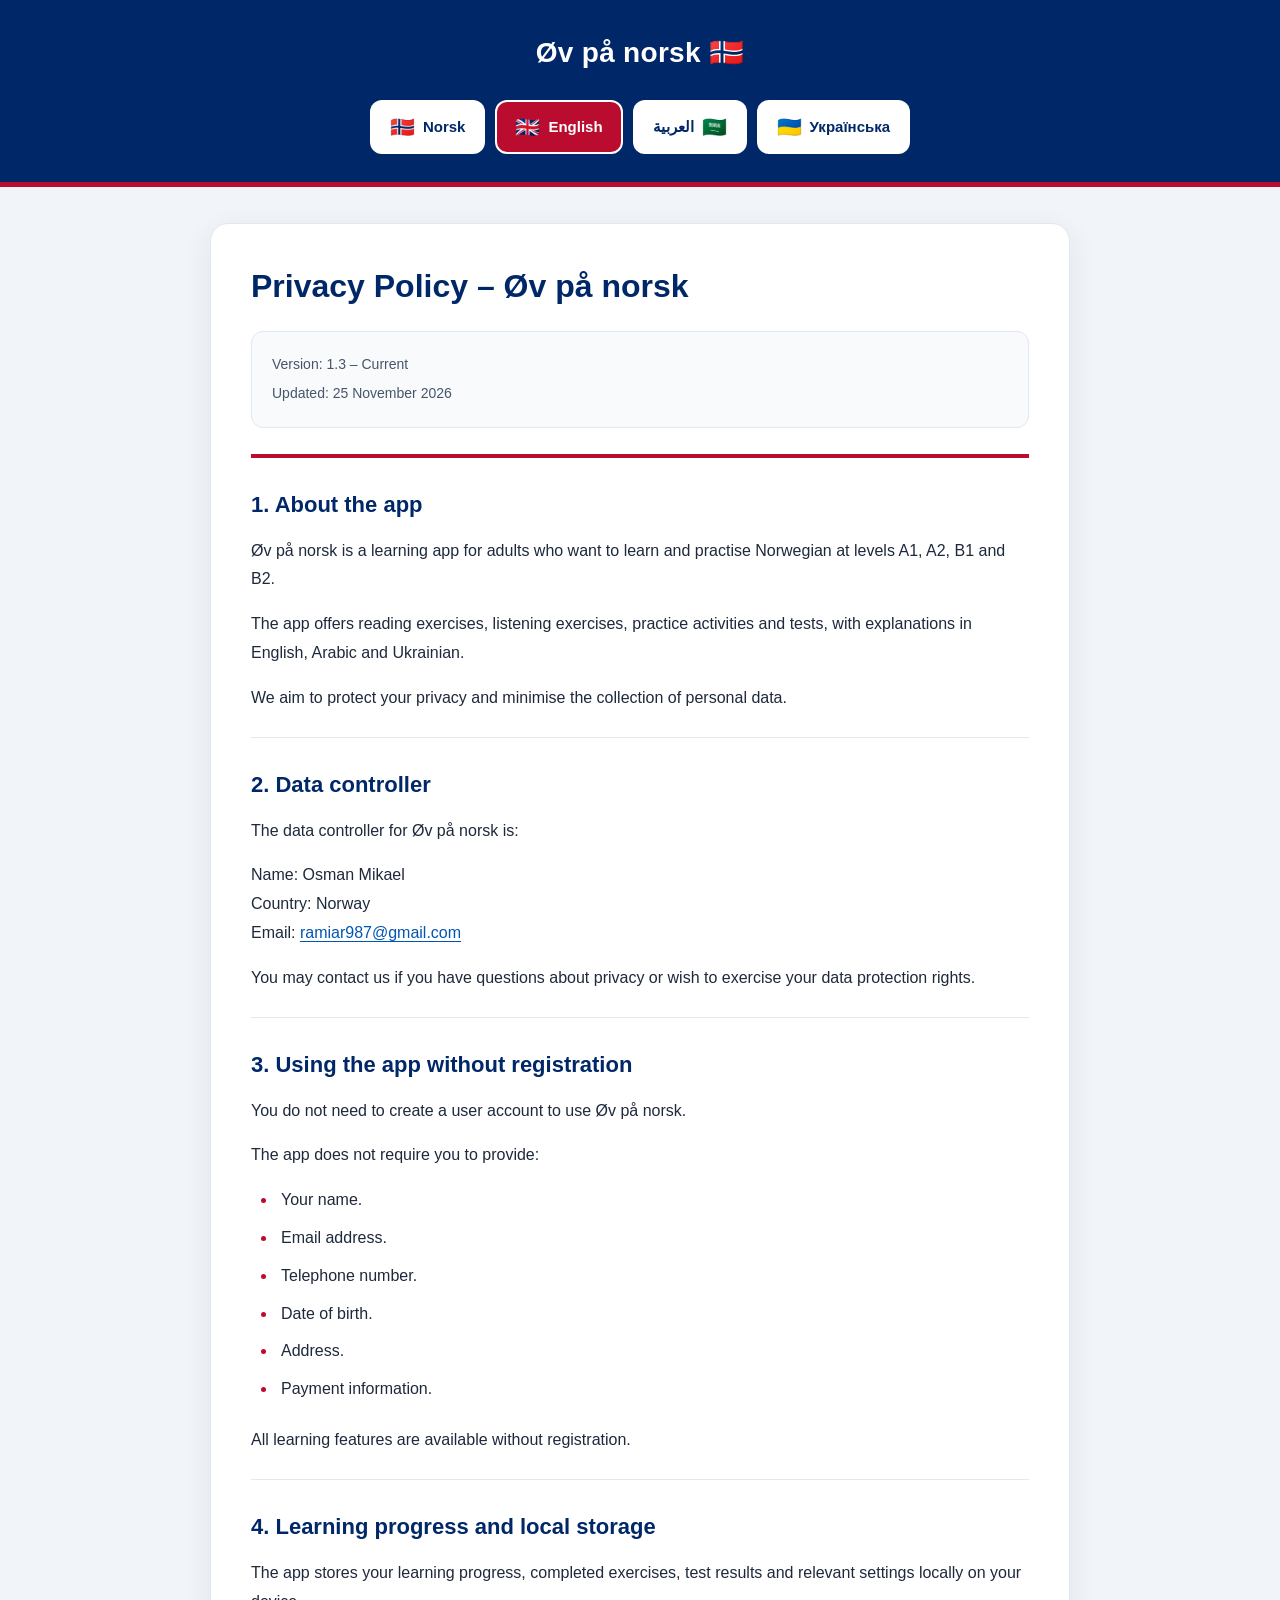
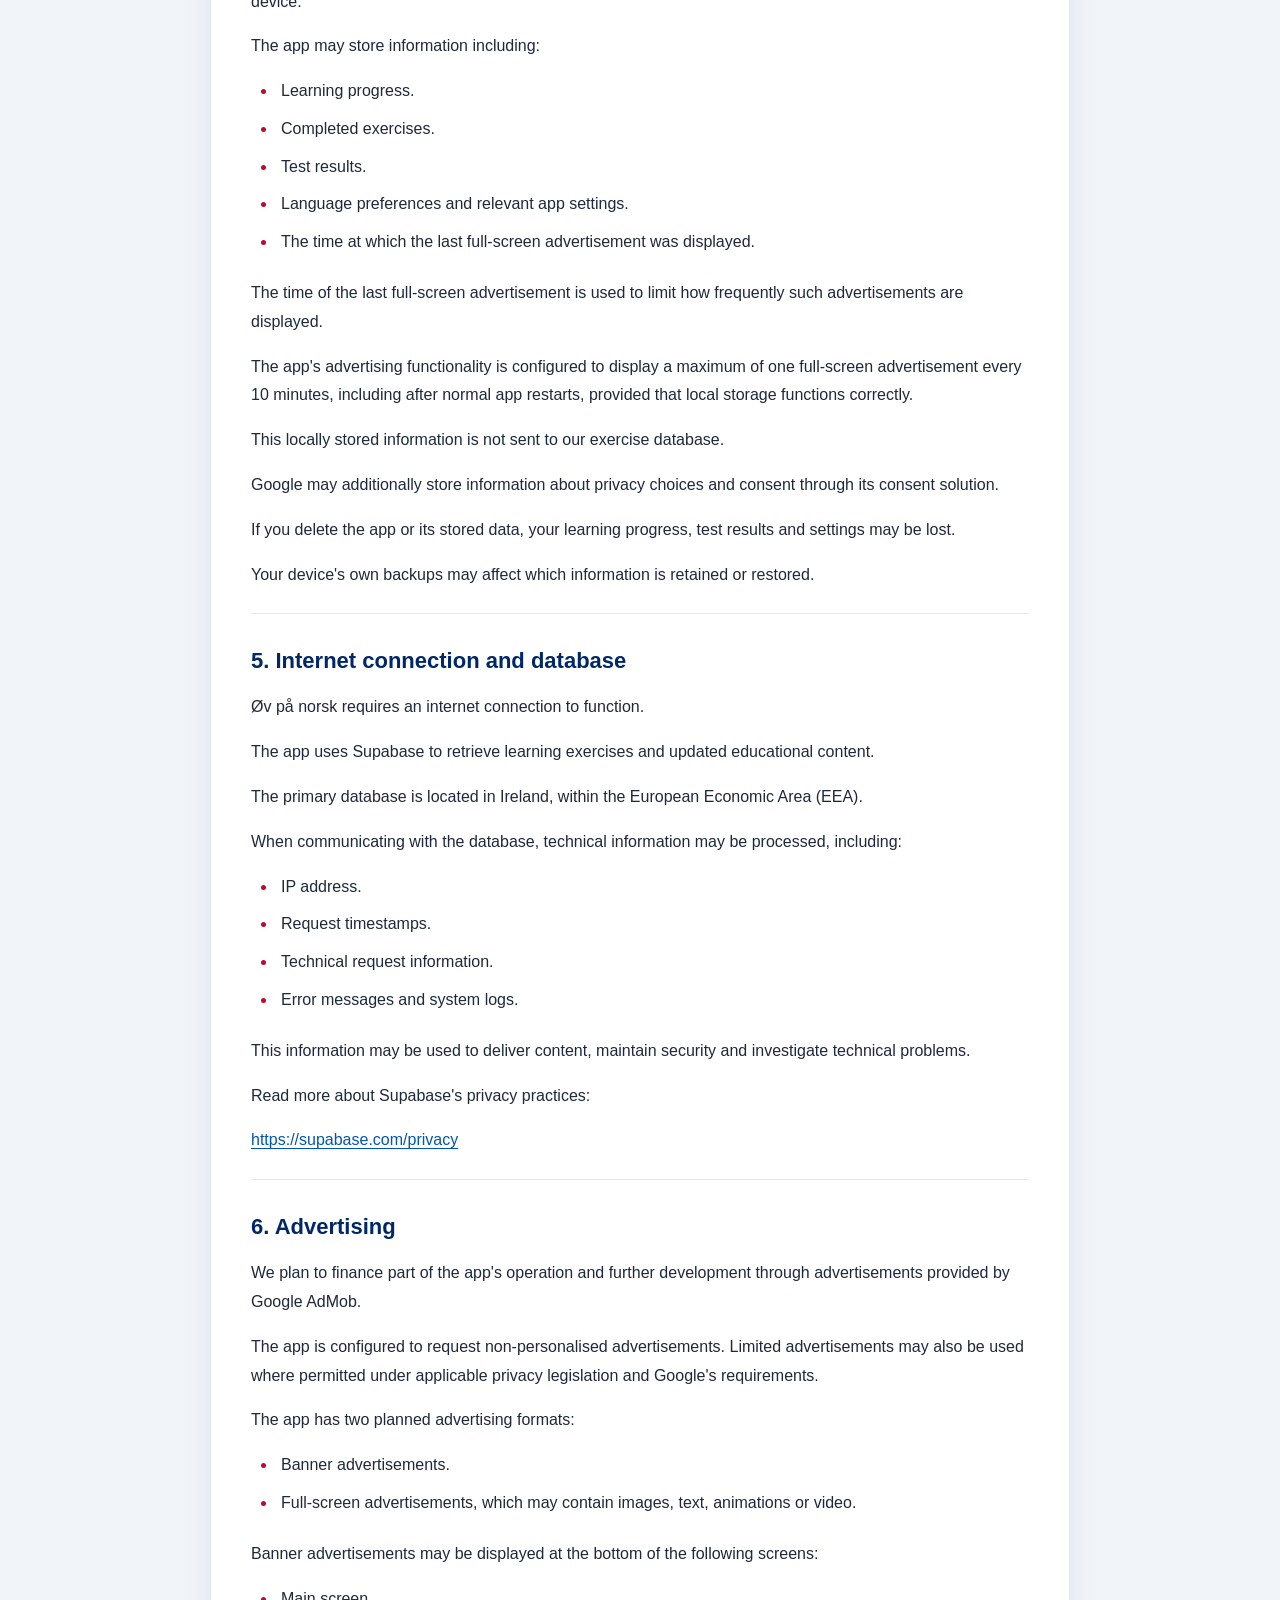
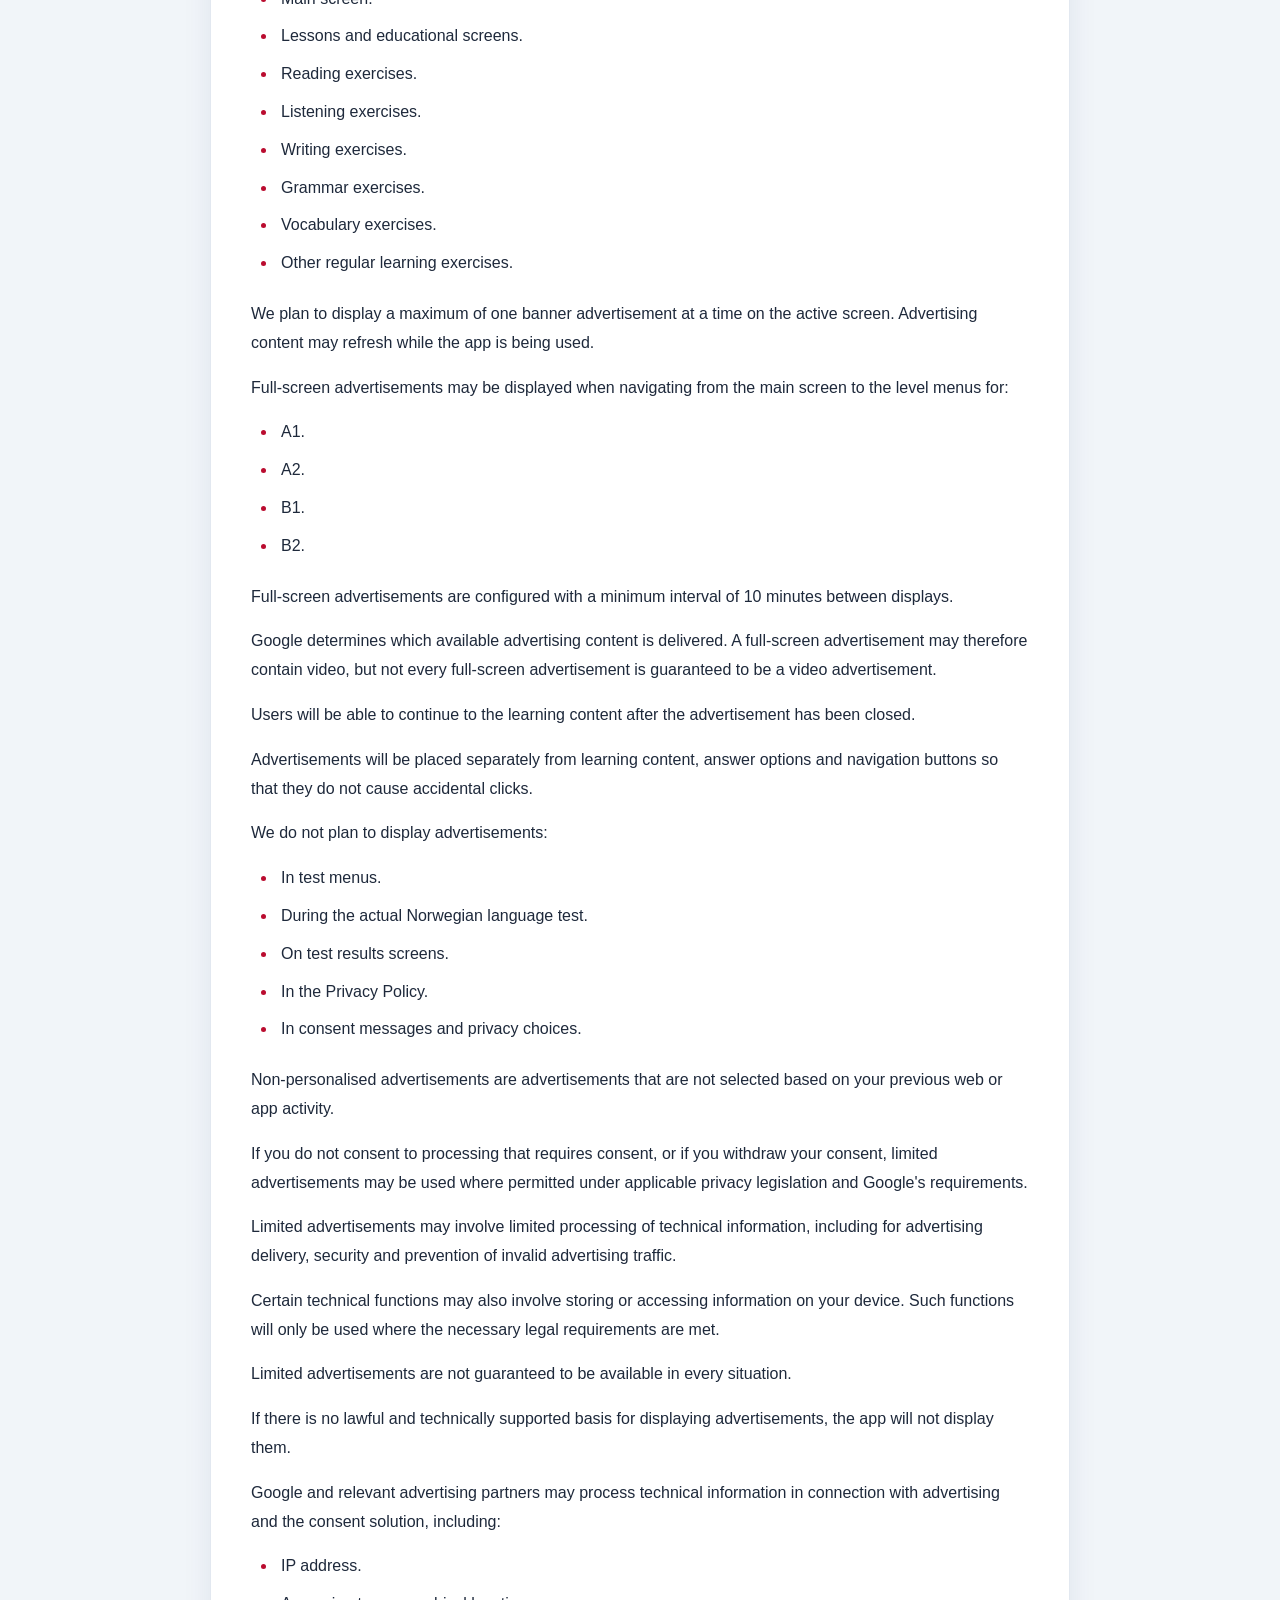
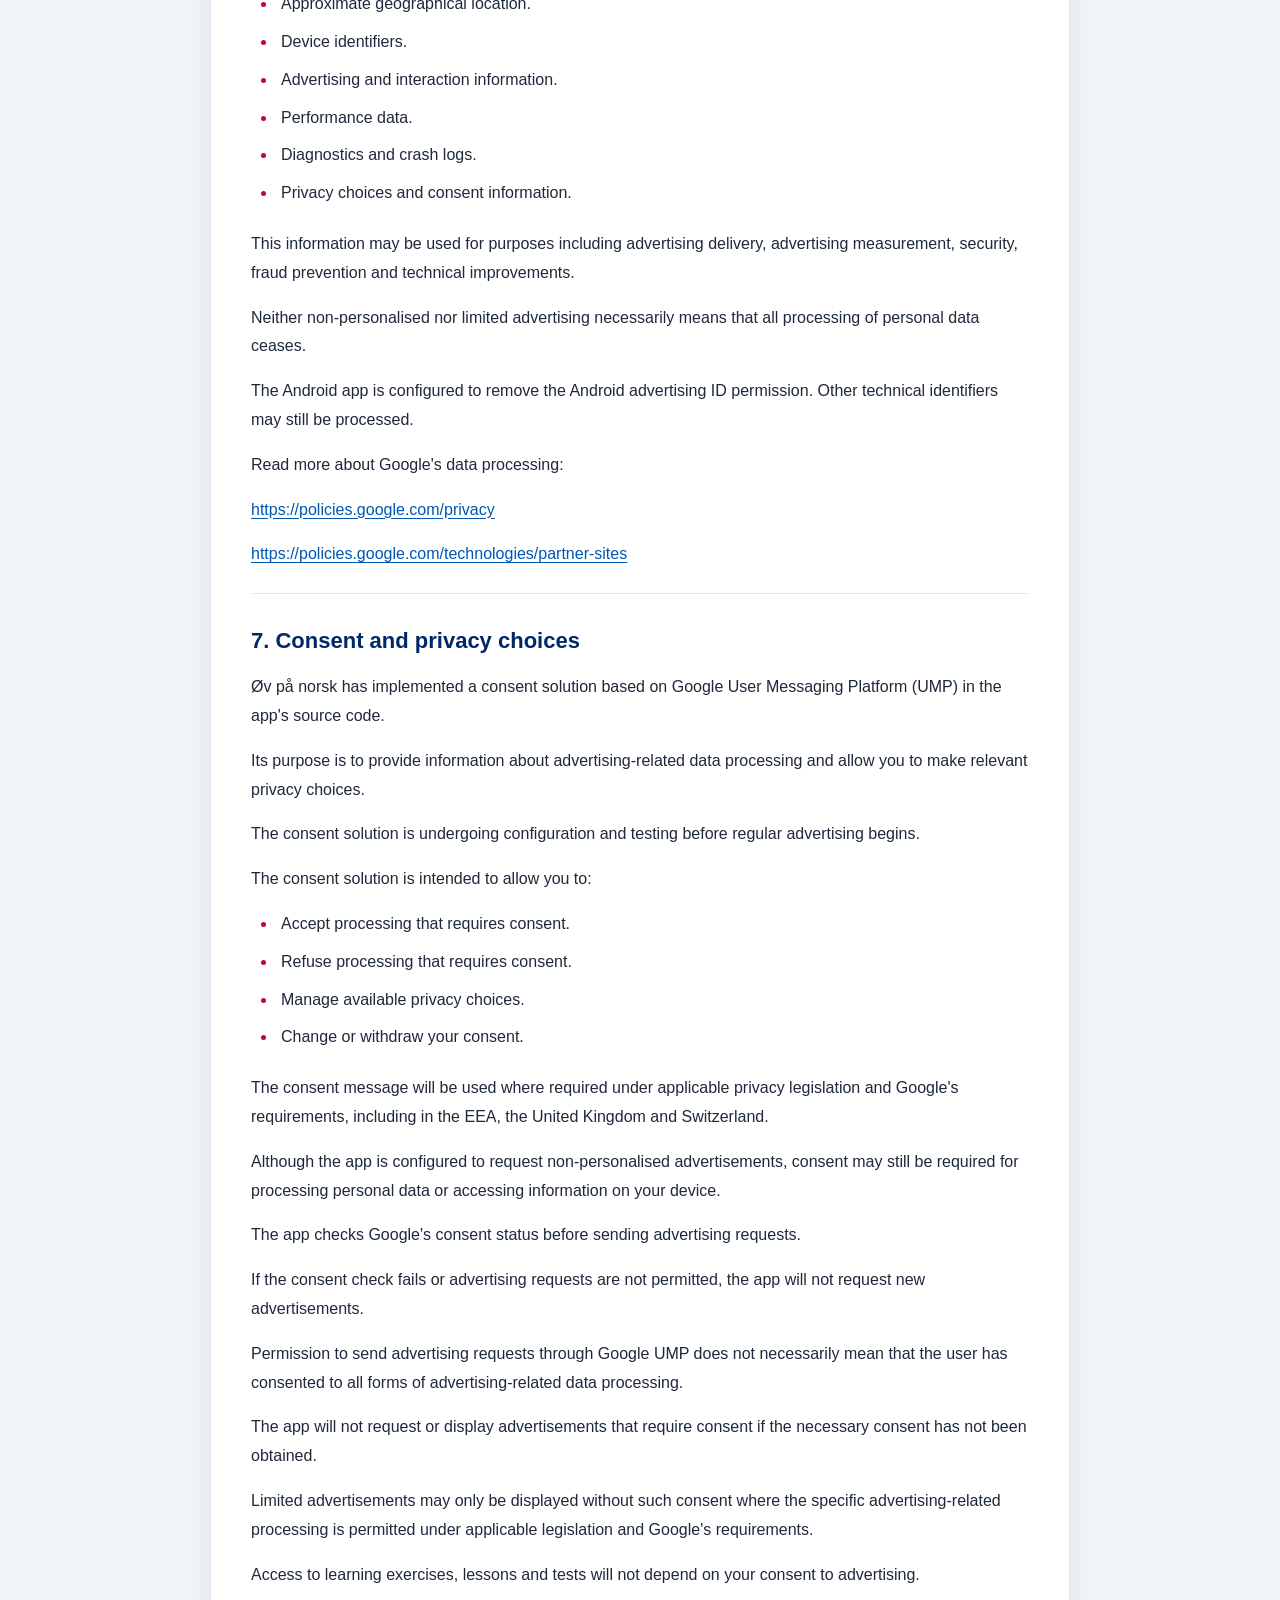
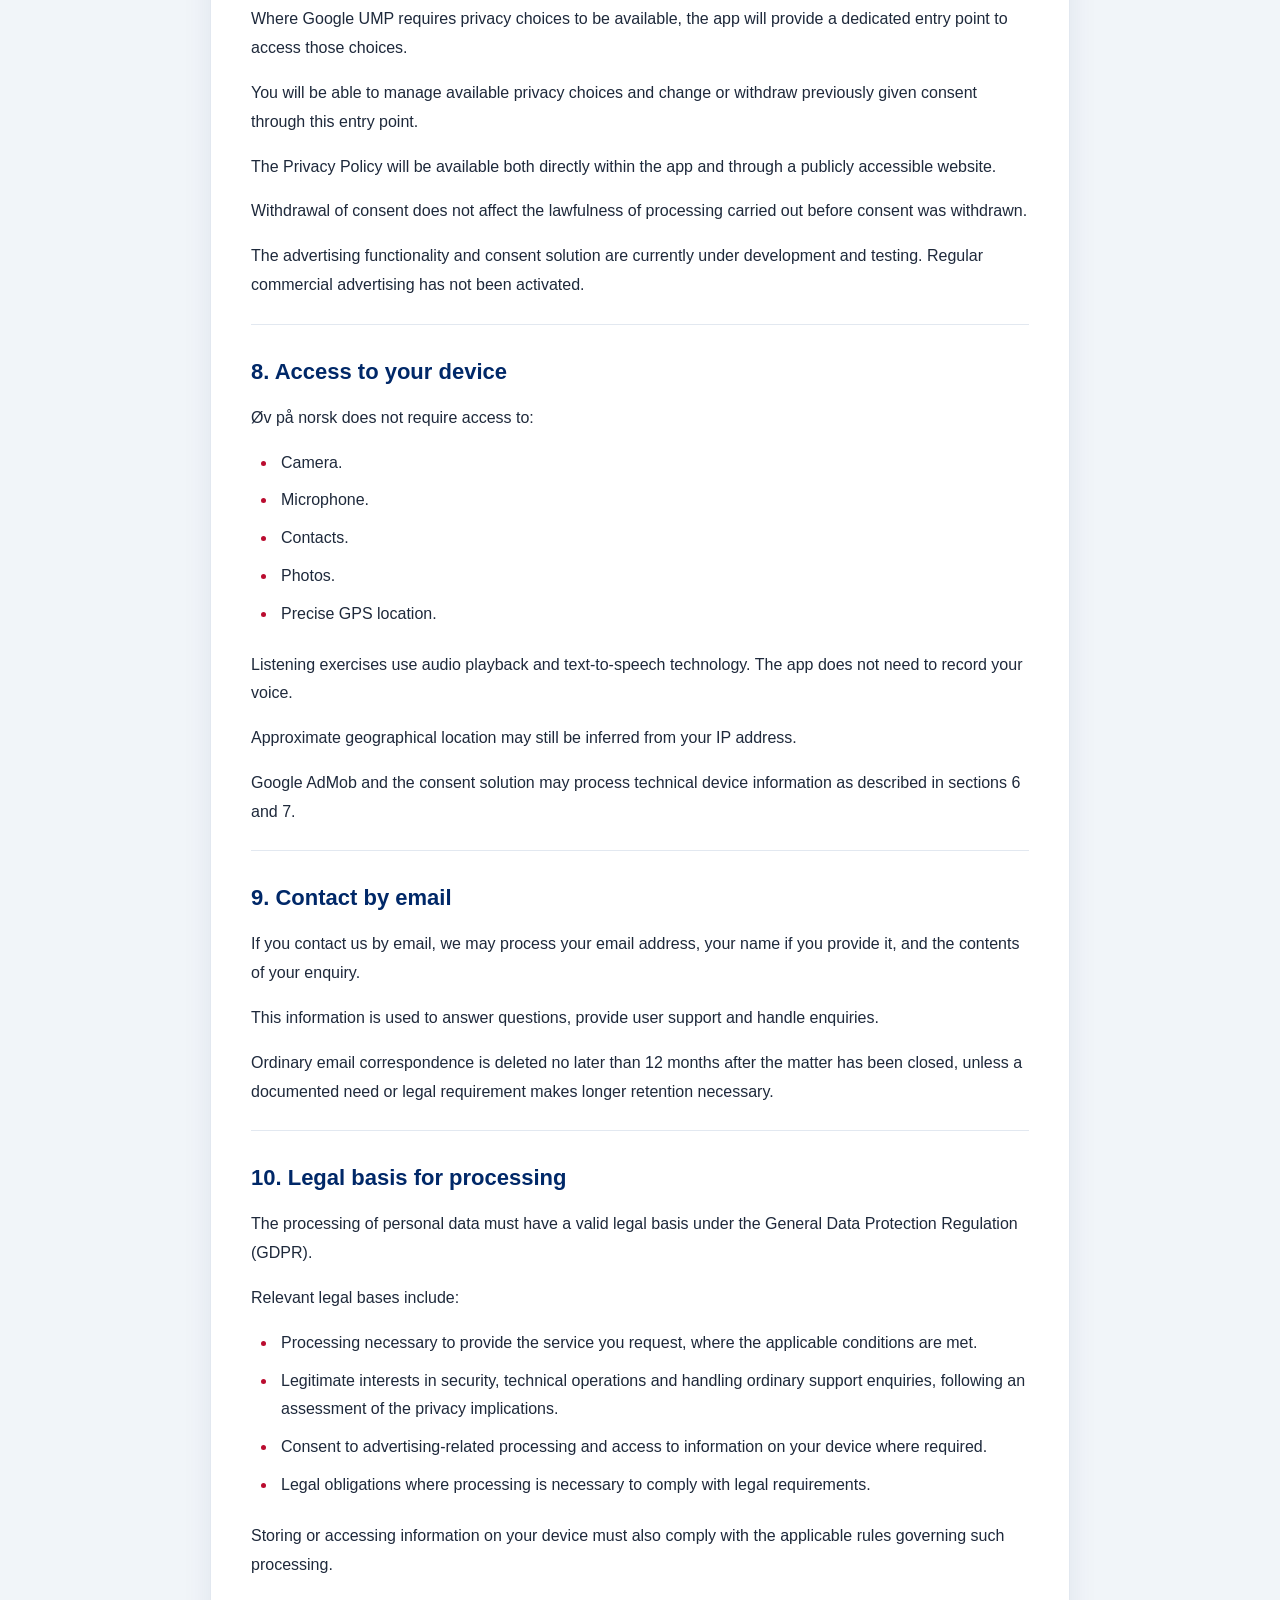
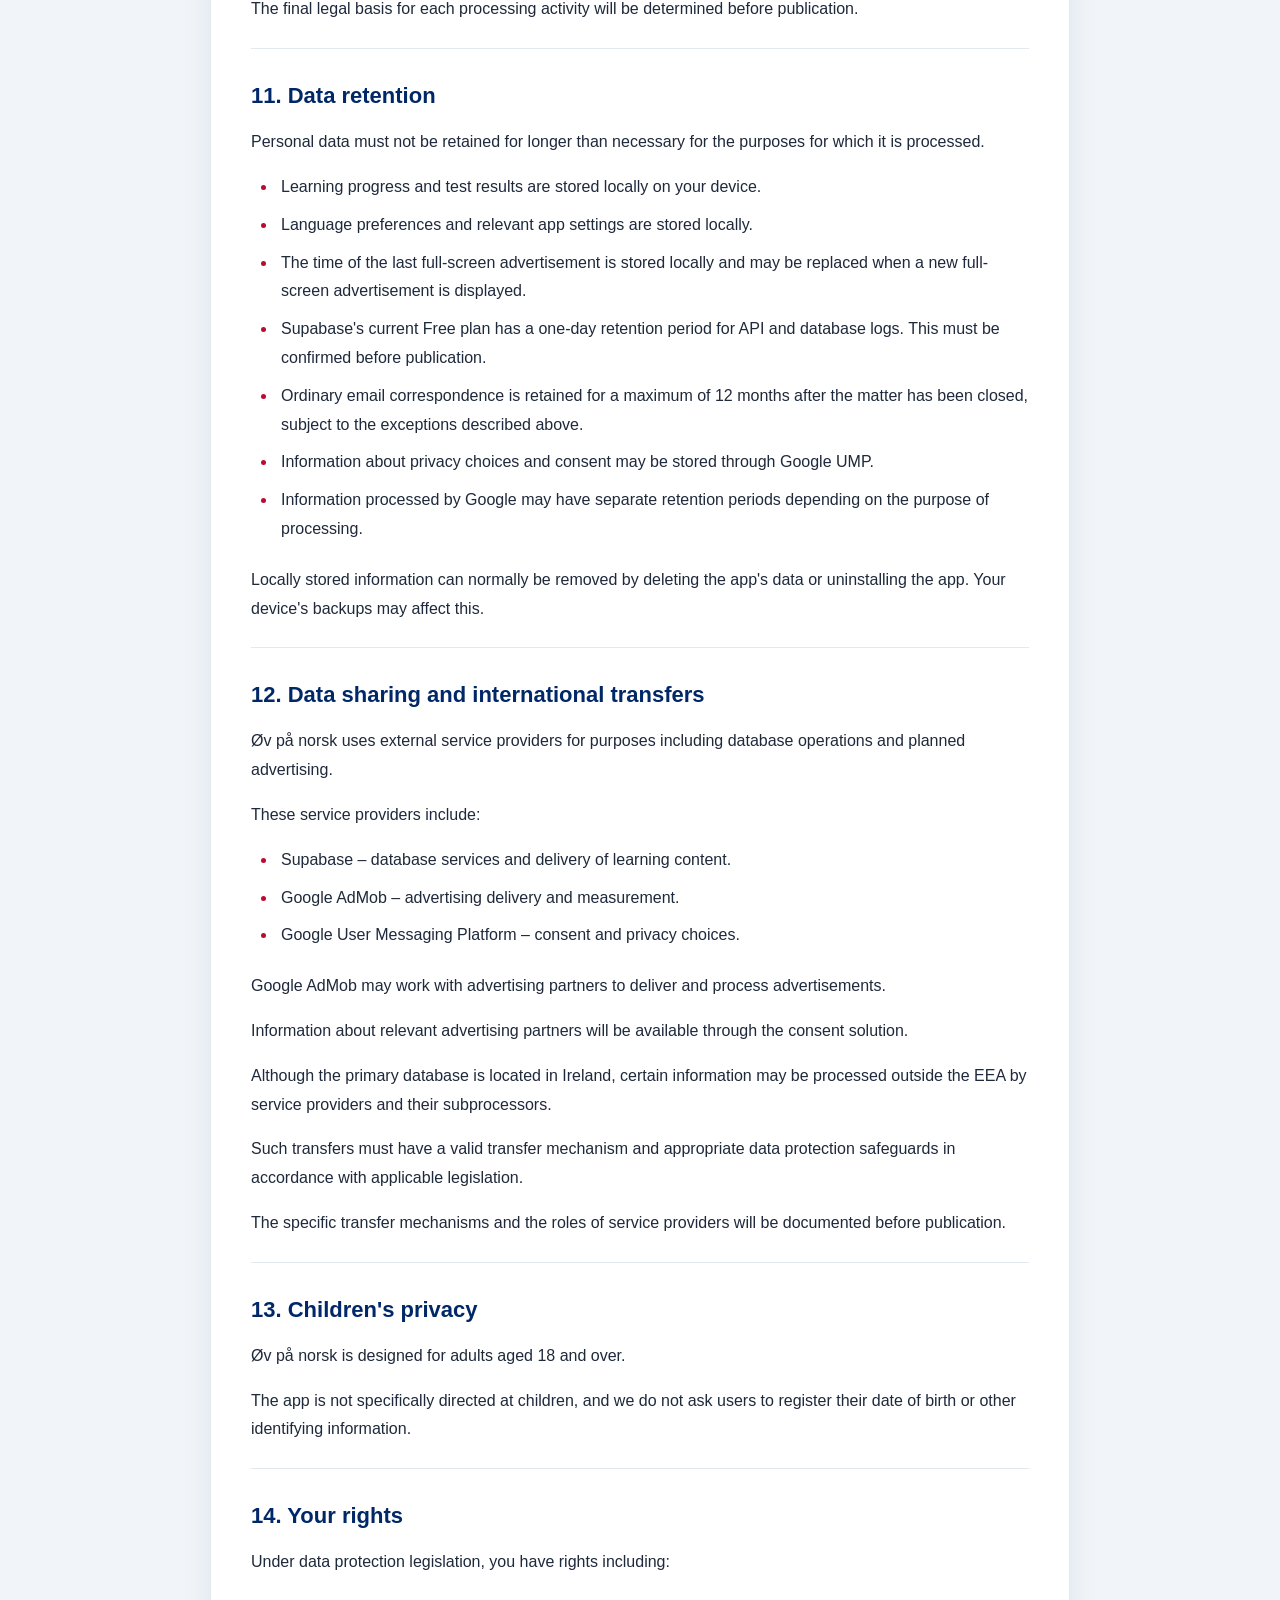
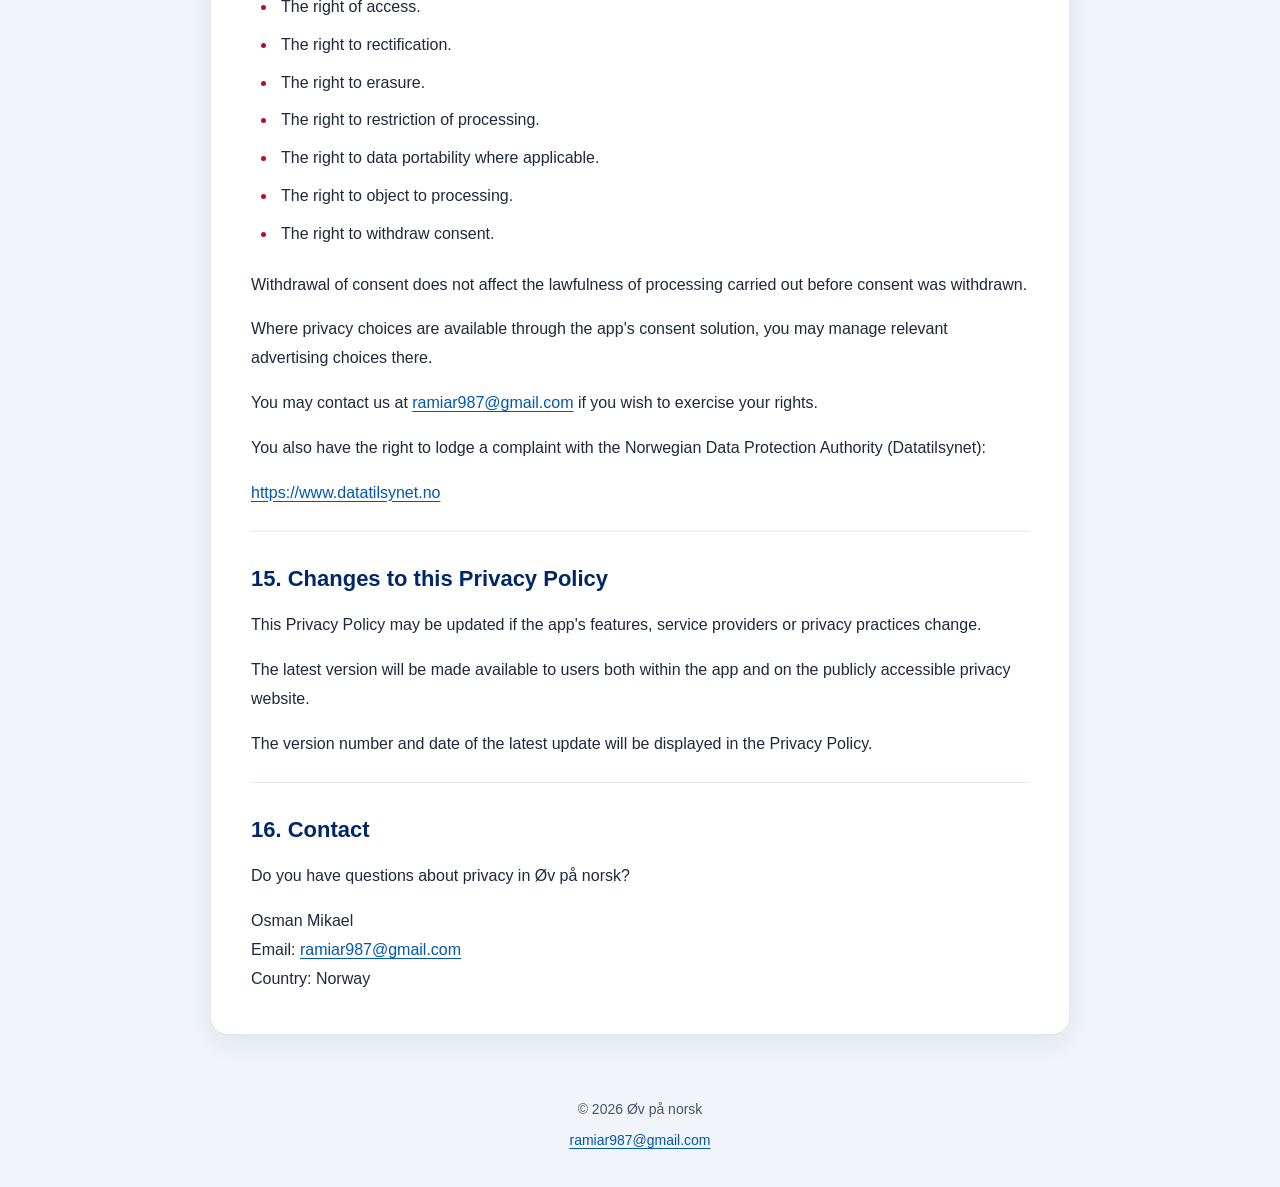
==== en.html @ c27c0fd5 "Publish privacy policy in four languages" ====
<!DOCTYPE html>
<html
  lang="en"
  dir="ltr"
>
<head>
  <meta charset="UTF-8">

  <meta
    name="viewport"
    content="width=device-width, initial-scale=1.0"
  >

  <meta name="robots" content="noindex, nofollow">

  <title>Privacy Policy – Øv på norsk</title>

  <link rel="stylesheet" href="style.css">
</head>

<body>
  <header class="site-header">
    <div class="brand" dir="ltr">
      Øv på norsk 🇳🇴
    </div>

    <nav
      class="language-menu"
      aria-label="Choose language"
    >

        <a
          href="no.html"
          lang="no"
          dir="ltr"
          class="language-link"

        >
          <span aria-hidden="true">🇳🇴</span>
          Norsk
        </a>


        <a
          href="en.html"
          lang="en"
          dir="ltr"
          class="language-link active"
          aria-current="page"
        >
          <span aria-hidden="true">🇬🇧</span>
          English
        </a>


        <a
          href="ar.html"
          lang="ar"
          dir="rtl"
          class="language-link"

        >
          <span aria-hidden="true">🇸🇦</span>
          العربية
        </a>


        <a
          href="uk.html"
          lang="uk"
          dir="ltr"
          class="language-link"

        >
          <span aria-hidden="true">🇺🇦</span>
          Українська
        </a>

    </nav>
  </header>

  <main class="container">
    <article class="privacy-document">
      <div class="document-heading">
        <h1>Privacy Policy – Øv på norsk</h1>

        <div class="document-meta">
          <p>
            Version:
            1.3
            –
            Current
          </p>

          <p>
            Updated:
            25 November 2026
          </p>
        </div>
      </div>


        <section
          class="privacy-section"
          id="section-1"
        >
          <h2>
            1.
            About the app
          </h2>

          <p>Øv på norsk is a learning app for adults who want to learn and practise Norwegian at levels A1, A2, B1 and B2.</p>
<p>The app offers reading exercises, listening exercises, practice activities and tests, with explanations in English, Arabic and Ukrainian.</p>
<p>We aim to protect your privacy and minimise the collection of personal data.</p>
        </section>


        <section
          class="privacy-section"
          id="section-2"
        >
          <h2>
            2.
            Data controller
          </h2>

          <p>The data controller for Øv på norsk is:</p>
<p>Name: Osman Mikael<br>Country: Norway<br>Email: <a href="mailto:ramiar987@gmail.com" dir="ltr">ramiar987@gmail.com</a></p>
<p>You may contact us if you have questions about privacy or wish to exercise your data protection rights.</p>
        </section>


        <section
          class="privacy-section"
          id="section-3"
        >
          <h2>
            3.
            Using the app without registration
          </h2>

          <p>You do not need to create a user account to use Øv på norsk.</p>
<p>The app does not require you to provide:</p>
<ul><li>Your name.</li><li>Email address.</li><li>Telephone number.</li><li>Date of birth.</li><li>Address.</li><li>Payment information.</li></ul>
<p>All learning features are available without registration.</p>
        </section>


        <section
          class="privacy-section"
          id="section-4"
        >
          <h2>
            4.
            Learning progress and local storage
          </h2>

          <p>The app stores your learning progress, completed exercises, test results and relevant settings locally on your device.</p>
<p>The app may store information including:</p>
<ul><li>Learning progress.</li><li>Completed exercises.</li><li>Test results.</li><li>Language preferences and relevant app settings.</li><li>The time at which the last full-screen advertisement was displayed.</li></ul>
<p>The time of the last full-screen advertisement is used to limit how frequently such advertisements are displayed.</p>
<p>The app&#39;s advertising functionality is configured to display a maximum of one full-screen advertisement every 10 minutes, including after normal app restarts, provided that local storage functions correctly.</p>
<p>This locally stored information is not sent to our exercise database.</p>
<p>Google may additionally store information about privacy choices and consent through its consent solution.</p>
<p>If you delete the app or its stored data, your learning progress, test results and settings may be lost.</p>
<p>Your device&#39;s own backups may affect which information is retained or restored.</p>
        </section>


        <section
          class="privacy-section"
          id="section-5"
        >
          <h2>
            5.
            Internet connection and database
          </h2>

          <p>Øv på norsk requires an internet connection to function.</p>
<p>The app uses Supabase to retrieve learning exercises and updated educational content.</p>
<p>The primary database is located in Ireland, within the European Economic Area (EEA).</p>
<p>When communicating with the database, technical information may be processed, including:</p>
<ul><li>IP address.</li><li>Request timestamps.</li><li>Technical request information.</li><li>Error messages and system logs.</li></ul>
<p>This information may be used to deliver content, maintain security and investigate technical problems.</p>
<p>Read more about Supabase&#39;s privacy practices:</p>
<p><a href="https://supabase.com/privacy" dir="ltr">https://supabase.com/privacy</a></p>
        </section>


        <section
          class="privacy-section"
          id="section-6"
        >
          <h2>
            6.
            Advertising
          </h2>

          <p>We plan to finance part of the app&#39;s operation and further development through advertisements provided by Google AdMob.</p>
<p>The app is configured to request non-personalised advertisements. Limited advertisements may also be used where permitted under applicable privacy legislation and Google&#39;s requirements.</p>
<p>The app has two planned advertising formats:</p>
<ul><li>Banner advertisements.</li><li>Full-screen advertisements, which may contain images, text, animations or video.</li></ul>
<p>Banner advertisements may be displayed at the bottom of the following screens:</p>
<ul><li>Main screen.</li><li>Lessons and educational screens.</li><li>Reading exercises.</li><li>Listening exercises.</li><li>Writing exercises.</li><li>Grammar exercises.</li><li>Vocabulary exercises.</li><li>Other regular learning exercises.</li></ul>
<p>We plan to display a maximum of one banner advertisement at a time on the active screen. Advertising content may refresh while the app is being used.</p>
<p>Full-screen advertisements may be displayed when navigating from the main screen to the level menus for:</p>
<ul><li>A1.</li><li>A2.</li><li>B1.</li><li>B2.</li></ul>
<p>Full-screen advertisements are configured with a minimum interval of 10 minutes between displays.</p>
<p>Google determines which available advertising content is delivered. A full-screen advertisement may therefore contain video, but not every full-screen advertisement is guaranteed to be a video advertisement.</p>
<p>Users will be able to continue to the learning content after the advertisement has been closed.</p>
<p>Advertisements will be placed separately from learning content, answer options and navigation buttons so that they do not cause accidental clicks.</p>
<p>We do not plan to display advertisements:</p>
<ul><li>In test menus.</li><li>During the actual Norwegian language test.</li><li>On test results screens.</li><li>In the Privacy Policy.</li><li>In consent messages and privacy choices.</li></ul>
<p>Non-personalised advertisements are advertisements that are not selected based on your previous web or app activity.</p>
<p>If you do not consent to processing that requires consent, or if you withdraw your consent, limited advertisements may be used where permitted under applicable privacy legislation and Google&#39;s requirements.</p>
<p>Limited advertisements may involve limited processing of technical information, including for advertising delivery, security and prevention of invalid advertising traffic.</p>
<p>Certain technical functions may also involve storing or accessing information on your device. Such functions will only be used where the necessary legal requirements are met.</p>
<p>Limited advertisements are not guaranteed to be available in every situation.</p>
<p>If there is no lawful and technically supported basis for displaying advertisements, the app will not display them.</p>
<p>Google and relevant advertising partners may process technical information in connection with advertising and the consent solution, including:</p>
<ul><li>IP address.</li><li>Approximate geographical location.</li><li>Device identifiers.</li><li>Advertising and interaction information.</li><li>Performance data.</li><li>Diagnostics and crash logs.</li><li>Privacy choices and consent information.</li></ul>
<p>This information may be used for purposes including advertising delivery, advertising measurement, security, fraud prevention and technical improvements.</p>
<p>Neither non-personalised nor limited advertising necessarily means that all processing of personal data ceases.</p>
<p>The Android app is configured to remove the Android advertising ID permission. Other technical identifiers may still be processed.</p>
<p>Read more about Google&#39;s data processing:</p>
<p><a href="https://policies.google.com/privacy" dir="ltr">https://policies.google.com/privacy</a></p>
<p><a href="https://policies.google.com/technologies/partner-sites" dir="ltr">https://policies.google.com/technologies/partner-sites</a></p>
        </section>


        <section
          class="privacy-section"
          id="section-7"
        >
          <h2>
            7.
            Consent and privacy choices
          </h2>

          <p>Øv på norsk has implemented a consent solution based on Google User Messaging Platform (UMP) in the app&#39;s source code.</p>
<p>Its purpose is to provide information about advertising-related data processing and allow you to make relevant privacy choices.</p>
<p>The consent solution is undergoing configuration and testing before regular advertising begins.</p>
<p>The consent solution is intended to allow you to:</p>
<ul><li>Accept processing that requires consent.</li><li>Refuse processing that requires consent.</li><li>Manage available privacy choices.</li><li>Change or withdraw your consent.</li></ul>
<p>The consent message will be used where required under applicable privacy legislation and Google&#39;s requirements, including in the EEA, the United Kingdom and Switzerland.</p>
<p>Although the app is configured to request non-personalised advertisements, consent may still be required for processing personal data or accessing information on your device.</p>
<p>The app checks Google&#39;s consent status before sending advertising requests.</p>
<p>If the consent check fails or advertising requests are not permitted, the app will not request new advertisements.</p>
<p>Permission to send advertising requests through Google UMP does not necessarily mean that the user has consented to all forms of advertising-related data processing.</p>
<p>The app will not request or display advertisements that require consent if the necessary consent has not been obtained.</p>
<p>Limited advertisements may only be displayed without such consent where the specific advertising-related processing is permitted under applicable legislation and Google&#39;s requirements.</p>
<p>Access to learning exercises, lessons and tests will not depend on your consent to advertising.</p>
<p>Where Google UMP requires privacy choices to be available, the app will provide a dedicated entry point to access those choices.</p>
<p>You will be able to manage available privacy choices and change or withdraw previously given consent through this entry point.</p>
<p>The Privacy Policy will be available both directly within the app and through a publicly accessible website.</p>
<p>Withdrawal of consent does not affect the lawfulness of processing carried out before consent was withdrawn.</p>
<p>The advertising functionality and consent solution are currently under development and testing. Regular commercial advertising has not been activated.</p>
        </section>


        <section
          class="privacy-section"
          id="section-8"
        >
          <h2>
            8.
            Access to your device
          </h2>

          <p>Øv på norsk does not require access to:</p>
<ul><li>Camera.</li><li>Microphone.</li><li>Contacts.</li><li>Photos.</li><li>Precise GPS location.</li></ul>
<p>Listening exercises use audio playback and text-to-speech technology. The app does not need to record your voice.</p>
<p>Approximate geographical location may still be inferred from your IP address.</p>
<p>Google AdMob and the consent solution may process technical device information as described in sections 6 and 7.</p>
        </section>


        <section
          class="privacy-section"
          id="section-9"
        >
          <h2>
            9.
            Contact by email
          </h2>

          <p>If you contact us by email, we may process your email address, your name if you provide it, and the contents of your enquiry.</p>
<p>This information is used to answer questions, provide user support and handle enquiries.</p>
<p>Ordinary email correspondence is deleted no later than 12 months after the matter has been closed, unless a documented need or legal requirement makes longer retention necessary.</p>
        </section>


        <section
          class="privacy-section"
          id="section-10"
        >
          <h2>
            10.
            Legal basis for processing
          </h2>

          <p>The processing of personal data must have a valid legal basis under the General Data Protection Regulation (GDPR).</p>
<p>Relevant legal bases include:</p>
<ul><li>Processing necessary to provide the service you request, where the applicable conditions are met.</li><li>Legitimate interests in security, technical operations and handling ordinary support enquiries, following an assessment of the privacy implications.</li><li>Consent to advertising-related processing and access to information on your device where required.</li><li>Legal obligations where processing is necessary to comply with legal requirements.</li></ul>
<p>Storing or accessing information on your device must also comply with the applicable rules governing such processing.</p>
<p>The final legal basis for each processing activity will be determined before publication.</p>
        </section>


        <section
          class="privacy-section"
          id="section-11"
        >
          <h2>
            11.
            Data retention
          </h2>

          <p>Personal data must not be retained for longer than necessary for the purposes for which it is processed.</p>
<ul><li>Learning progress and test results are stored locally on your device.</li><li>Language preferences and relevant app settings are stored locally.</li><li>The time of the last full-screen advertisement is stored locally and may be replaced when a new full-screen advertisement is displayed.</li><li>Supabase&#39;s current Free plan has a one-day retention period for API and database logs. This must be confirmed before publication.</li><li>Ordinary email correspondence is retained for a maximum of 12 months after the matter has been closed, subject to the exceptions described above.</li><li>Information about privacy choices and consent may be stored through Google UMP.</li><li>Information processed by Google may have separate retention periods depending on the purpose of processing.</li></ul>
<p>Locally stored information can normally be removed by deleting the app&#39;s data or uninstalling the app. Your device&#39;s backups may affect this.</p>
        </section>


        <section
          class="privacy-section"
          id="section-12"
        >
          <h2>
            12.
            Data sharing and international transfers
          </h2>

          <p>Øv på norsk uses external service providers for purposes including database operations and planned advertising.</p>
<p>These service providers include:</p>
<ul><li>Supabase – database services and delivery of learning content.</li><li>Google AdMob – advertising delivery and measurement.</li><li>Google User Messaging Platform – consent and privacy choices.</li></ul>
<p>Google AdMob may work with advertising partners to deliver and process advertisements.</p>
<p>Information about relevant advertising partners will be available through the consent solution.</p>
<p>Although the primary database is located in Ireland, certain information may be processed outside the EEA by service providers and their subprocessors.</p>
<p>Such transfers must have a valid transfer mechanism and appropriate data protection safeguards in accordance with applicable legislation.</p>
<p>The specific transfer mechanisms and the roles of service providers will be documented before publication.</p>
        </section>


        <section
          class="privacy-section"
          id="section-13"
        >
          <h2>
            13.
            Children&#39;s privacy
          </h2>

          <p>Øv på norsk is designed for adults aged 18 and over.</p>
<p>The app is not specifically directed at children, and we do not ask users to register their date of birth or other identifying information.</p>
        </section>


        <section
          class="privacy-section"
          id="section-14"
        >
          <h2>
            14.
            Your rights
          </h2>

          <p>Under data protection legislation, you have rights including:</p>
<ul><li>The right of access.</li><li>The right to rectification.</li><li>The right to erasure.</li><li>The right to restriction of processing.</li><li>The right to data portability where applicable.</li><li>The right to object to processing.</li><li>The right to withdraw consent.</li></ul>
<p>Withdrawal of consent does not affect the lawfulness of processing carried out before consent was withdrawn.</p>
<p>Where privacy choices are available through the app&#39;s consent solution, you may manage relevant advertising choices there.</p>
<p>You may contact us at <a href="mailto:ramiar987@gmail.com" dir="ltr">ramiar987@gmail.com</a> if you wish to exercise your rights.</p>
<p>You also have the right to lodge a complaint with the Norwegian Data Protection Authority (Datatilsynet):</p>
<p><a href="https://www.datatilsynet.no" dir="ltr">https://www.datatilsynet.no</a></p>
        </section>


        <section
          class="privacy-section"
          id="section-15"
        >
          <h2>
            15.
            Changes to this Privacy Policy
          </h2>

          <p>This Privacy Policy may be updated if the app&#39;s features, service providers or privacy practices change.</p>
<p>The latest version will be made available to users both within the app and on the publicly accessible privacy website.</p>
<p>The version number and date of the latest update will be displayed in the Privacy Policy.</p>
        </section>


        <section
          class="privacy-section"
          id="section-16"
        >
          <h2>
            16.
            Contact
          </h2>

          <p>Do you have questions about privacy in Øv på norsk?</p>
<p>Osman Mikael<br>Email: <a href="mailto:ramiar987@gmail.com" dir="ltr">ramiar987@gmail.com</a><br>Country: Norway</p>
        </section>

    </article>
  </main>

  <footer class="site-footer" dir="ltr">
    <p>© 2026 Øv på norsk</p>

    <a href="mailto:ramiar987@gmail.com">
      ramiar987@gmail.com
    </a>
  </footer>
</body>
</html>
---- style.css ----
/* ==========================================
   ØV PÅ NORSK – PERSONVERNSIDER
   Felles design for alle fire språk
   ========================================== */

/* ==========================================
   FARGER OG VARIABLER
   ========================================== */

:root {
  color-scheme: light;

  --norway-blue: #002868;
  --norway-red: #ba0c2f;
  --norway-white: #ffffff;

  --background: #f1f5f9;
  --surface: #ffffff;
  --surface-secondary: #f8fafc;

  --text: #1e293b;
  --text-secondary: #475569;
  --heading: #002868;
  --link: #0056b3;

  --border: #e2e8f0;

  --shadow: 0 8px 30px rgba(0, 40, 104, 0.08);

  --radius: 18px;
  --max-width: 900px;
}

/* ==========================================
     GRUNNLEGGENDE INNSTILLINGER
     ========================================== */

* {
  box-sizing: border-box;
}

html {
  scroll-behavior: smooth;
  -webkit-text-size-adjust: 100%;
}

body {
  margin: 0;

  min-height: 100vh;

  display: flex;
  flex-direction: column;

  background: var(--background);
  color: var(--text);

  font-family: -apple-system, BlinkMacSystemFont, "Segoe UI", Arial, sans-serif;

  font-size: 16px;
  line-height: 1.8;
}

/* ==========================================
     ARABISK – RTL
     ========================================== */

html[lang="ar"] body {
  font-family: "Noto Sans Arabic", "Geeza Pro", Tahoma, Arial, sans-serif;

  line-height: 2;
}

html[dir="rtl"] .privacy-document {
  direction: rtl;
  text-align: right;
}

html[dir="rtl"] .privacy-section {
  direction: rtl;
  text-align: right;
}

html[dir="rtl"] .document-heading {
  text-align: right;
}

/* Nettadresser og e-post leses fra venstre */

a[dir="ltr"] {
  direction: ltr;
  unicode-bidi: isolate;
}

/* ==========================================
     TOPPMENY
     ========================================== */

.site-header {
  width: 100%;

  padding: 28px 20px;

  background: var(--norway-blue);
  color: var(--norway-white);

  border-bottom: 5px solid var(--norway-red);

  text-align: center;
}

.brand {
  font-size: 28px;
  font-weight: 800;
  letter-spacing: 0.3px;

  text-align: center;
}

/* ==========================================
     SPRÅKVELGER
     ========================================== */

.language-menu {
  display: flex;
  flex-wrap: wrap;

  justify-content: center;
  align-items: center;

  gap: 10px;

  margin-top: 22px;
}

.language-link {
  display: inline-flex;

  align-items: center;
  justify-content: center;

  gap: 8px;

  min-height: 46px;

  padding: 10px 18px;

  border: 2px solid transparent;
  border-radius: 12px;

  background: #ffffff;
  color: #002868;

  font-size: 15px;
  font-weight: 700;

  line-height: 1.5;

  text-decoration: none;

  transition: background-color 0.2s ease, border-color 0.2s ease,
    transform 0.2s ease;
}

.language-link span {
  font-size: 20px;
}

.language-link:hover {
  background: #e8eef8;
  color: #002868;

  text-decoration: none;

  transform: translateY(-2px);
}

.language-link.active {
  background: var(--norway-red);
  color: #ffffff;

  border-color: #ffffff;
}

.language-link.active:hover {
  background: #9f0928;
  color: #ffffff;
}

/* ==========================================
     HOVEDINNHOLD
     ========================================== */

.container {
  flex: 1;

  width: 100%;
  max-width: var(--max-width);

  margin: 36px auto;

  padding: 0 20px;
}

.privacy-document {
  width: 100%;

  padding: 40px;

  background: var(--surface);

  border: 1px solid var(--border);
  border-radius: var(--radius);

  box-shadow: var(--shadow);

  overflow-wrap: anywhere;
}

/* ==========================================
     DOKUMENTOVERSKRIFT
     ========================================== */

.document-heading {
  margin-bottom: 30px;
  padding-bottom: 26px;

  border-bottom: 4px solid var(--norway-red);
}

h1 {
  margin: 0 0 22px;

  color: var(--heading);

  font-size: 32px;
  font-weight: 800;

  line-height: 1.4;
}

/* ==========================================
     VERSJON OG OPPDATERINGSDATO
     ========================================== */

.document-meta {
  padding: 16px 20px;

  background: var(--surface-secondary);

  border: 1px solid var(--border);
  border-radius: 12px;

  color: var(--text-secondary);

  font-size: 14px;
}

.document-meta p {
  margin: 4px 0;
}

/* ==========================================
     PERSONVERNSEKSJONER
     ========================================== */

.privacy-section {
  margin-bottom: 30px;
  padding-bottom: 24px;

  border-bottom: 1px solid var(--border);

  scroll-margin-top: 24px;
}

.privacy-section:last-child {
  margin-bottom: 0;
  padding-bottom: 0;

  border-bottom: none;
}

.privacy-section h2 {
  margin: 0 0 16px;

  color: var(--heading);

  font-size: 22px;
  font-weight: 750;

  line-height: 1.5;
}

.privacy-section p {
  margin: 0 0 16px;
}

.privacy-section p:last-child {
  margin-bottom: 0;
}

/* ==========================================
     PUNKTLISTER – STØTTER LTR OG RTL
     ========================================== */

.privacy-section ul {
  margin: 16px 0 22px;

  padding-inline-start: 26px;
  padding-inline-end: 0;

  list-style-type: disc;
}

.privacy-section li {
  margin-bottom: 9px;

  padding-inline-start: 4px;
}

.privacy-section li::marker {
  color: var(--norway-red);
}

/* ==========================================
     LENKER
     ========================================== */

a {
  color: var(--link);

  text-decoration: underline;
  text-underline-offset: 3px;

  overflow-wrap: anywhere;
}

a:hover {
  text-decoration-thickness: 2px;
}

a:focus-visible {
  outline: 3px solid #f59e0b;
  outline-offset: 4px;

  border-radius: 4px;
}

/* ==========================================
     FELLES STARTSIDE
     ========================================== */

.language-start {
  text-align: center;

  padding-top: 48px;
  padding-bottom: 48px;
}

.language-start h1 {
  margin-bottom: 18px;
}

.language-start > p {
  margin: 8px 0;

  color: var(--text-secondary);

  font-size: 20px;
  font-weight: 600;
}

.language-start .language-menu {
  display: grid;

  grid-template-columns: repeat(2, minmax(0, 1fr));

  gap: 14px;

  max-width: 540px;

  margin: 32px auto 0;
}

.language-start .language-link {
  min-height: 64px;

  background: var(--norway-blue);
  color: #ffffff;

  border: 2px solid var(--norway-blue);

  font-size: 17px;
}

.language-start .language-link:hover {
  background: var(--norway-red);
  color: #ffffff;

  border-color: var(--norway-red);
}

/* ==========================================
     BUNNTEKST
     ========================================== */

.site-footer {
  padding: 26px 20px 34px;

  text-align: center;

  color: var(--text-secondary);

  font-size: 14px;
}

.site-footer p {
  margin: 0 0 6px;
}

.site-footer a {
  color: var(--link);
}

/* ==========================================
     NETTBRETT OG MOBIL
     ========================================== */

@media (max-width: 768px) {
  .site-header {
    padding: 24px 16px;
  }

  .brand {
    font-size: 25px;
  }

  .container {
    margin: 24px auto;
    padding: 0 16px;
  }

  .privacy-document {
    padding: 28px;
  }

  h1 {
    font-size: 27px;
  }

  .privacy-section h2 {
    font-size: 21px;
  }
}

/* ==========================================
     SMÅ MOBILSKJERMER
     ========================================== */

@media (max-width: 480px) {
  body {
    font-size: 15px;
  }

  .site-header {
    padding: 22px 12px;
  }

  .brand {
    font-size: 23px;
  }

  .language-menu {
    display: grid;

    grid-template-columns: repeat(2, minmax(0, 1fr));

    gap: 8px;

    max-width: 360px;

    margin-inline: auto;
  }

  .language-link {
    width: 100%;

    min-width: 0;

    padding: 10px 8px;

    font-size: 14px;
  }

  .container {
    margin: 18px auto;

    padding: 0 12px;
  }

  .privacy-document {
    padding: 22px 18px;

    border-radius: 14px;
  }

  h1 {
    font-size: 24px;
  }

  .privacy-section h2 {
    font-size: 19px;
  }

  .document-meta {
    padding: 12px 14px;

    font-size: 13px;
  }

  .privacy-section {
    margin-bottom: 24px;
    padding-bottom: 20px;
  }

  .language-start > p {
    font-size: 17px;
  }

  .language-start .language-menu {
    gap: 10px;
  }

  .language-start .language-link {
    min-height: 58px;

    font-size: 15px;
  }

  .site-footer {
    padding: 22px 12px;
  }
}

/* ==========================================
     MØRK MODUS
     ========================================== */

@media (prefers-color-scheme: dark) {
  :root {
    color-scheme: dark;

    --background: #0f172a;
    --surface: #1e293b;
    --surface-secondary: #162033;

    --text: #e2e8f0;
    --text-secondary: #cbd5e1;
    --heading: #bfdbfe;
    --link: #93c5fd;

    --border: #334155;

    --shadow: 0 8px 30px rgba(0, 0, 0, 0.2);
  }

  .privacy-section li::marker {
    color: #fb7185;
  }
}

/* ==========================================
     TILGJENGELIGHET – REDUSERT BEVEGELSE
     ========================================== */

@media (prefers-reduced-motion: reduce) {
  html {
    scroll-behavior: auto;
  }

  .language-link {
    transition: none;
  }

  .language-link:hover {
    transform: none;
  }
}

/* ==========================================
     UTSKRIFT
     ========================================== */

@media print {
  :root {
    color-scheme: light;

    --background: #ffffff;
    --surface: #ffffff;
    --surface-secondary: #ffffff;

    --text: #000000;
    --text-secondary: #333333;
    --heading: #000000;
    --link: #000000;

    --border: #cccccc;
  }

  body {
    background: #ffffff;

    font-size: 12pt;
  }

  .site-header,
  .site-footer,
  .language-menu {
    display: none;
  }

  .container {
    max-width: none;

    margin: 0;
    padding: 0;
  }

  .privacy-document {
    padding: 0;

    border: none;
    border-radius: 0;

    box-shadow: none;
  }

  .privacy-section h2 {
    break-after: avoid;
  }

  a {
    color: #000000;
  }
}
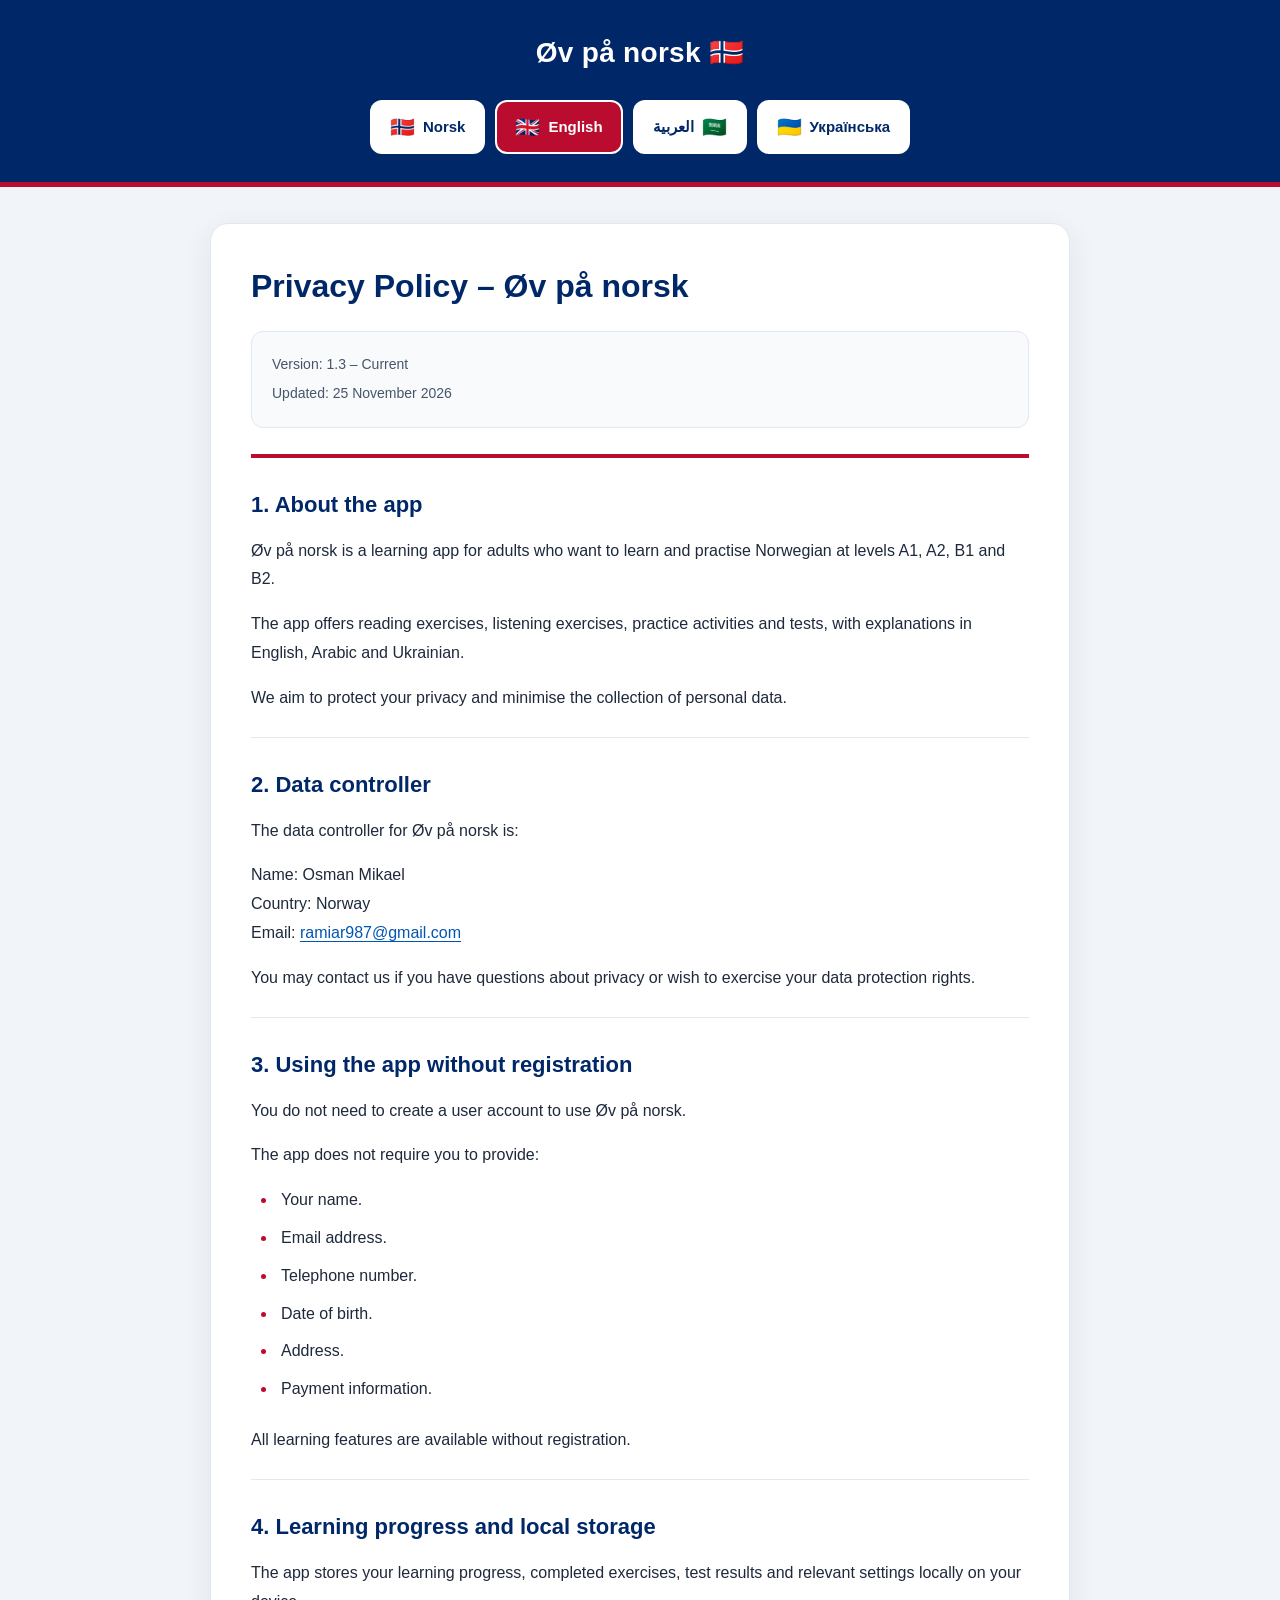
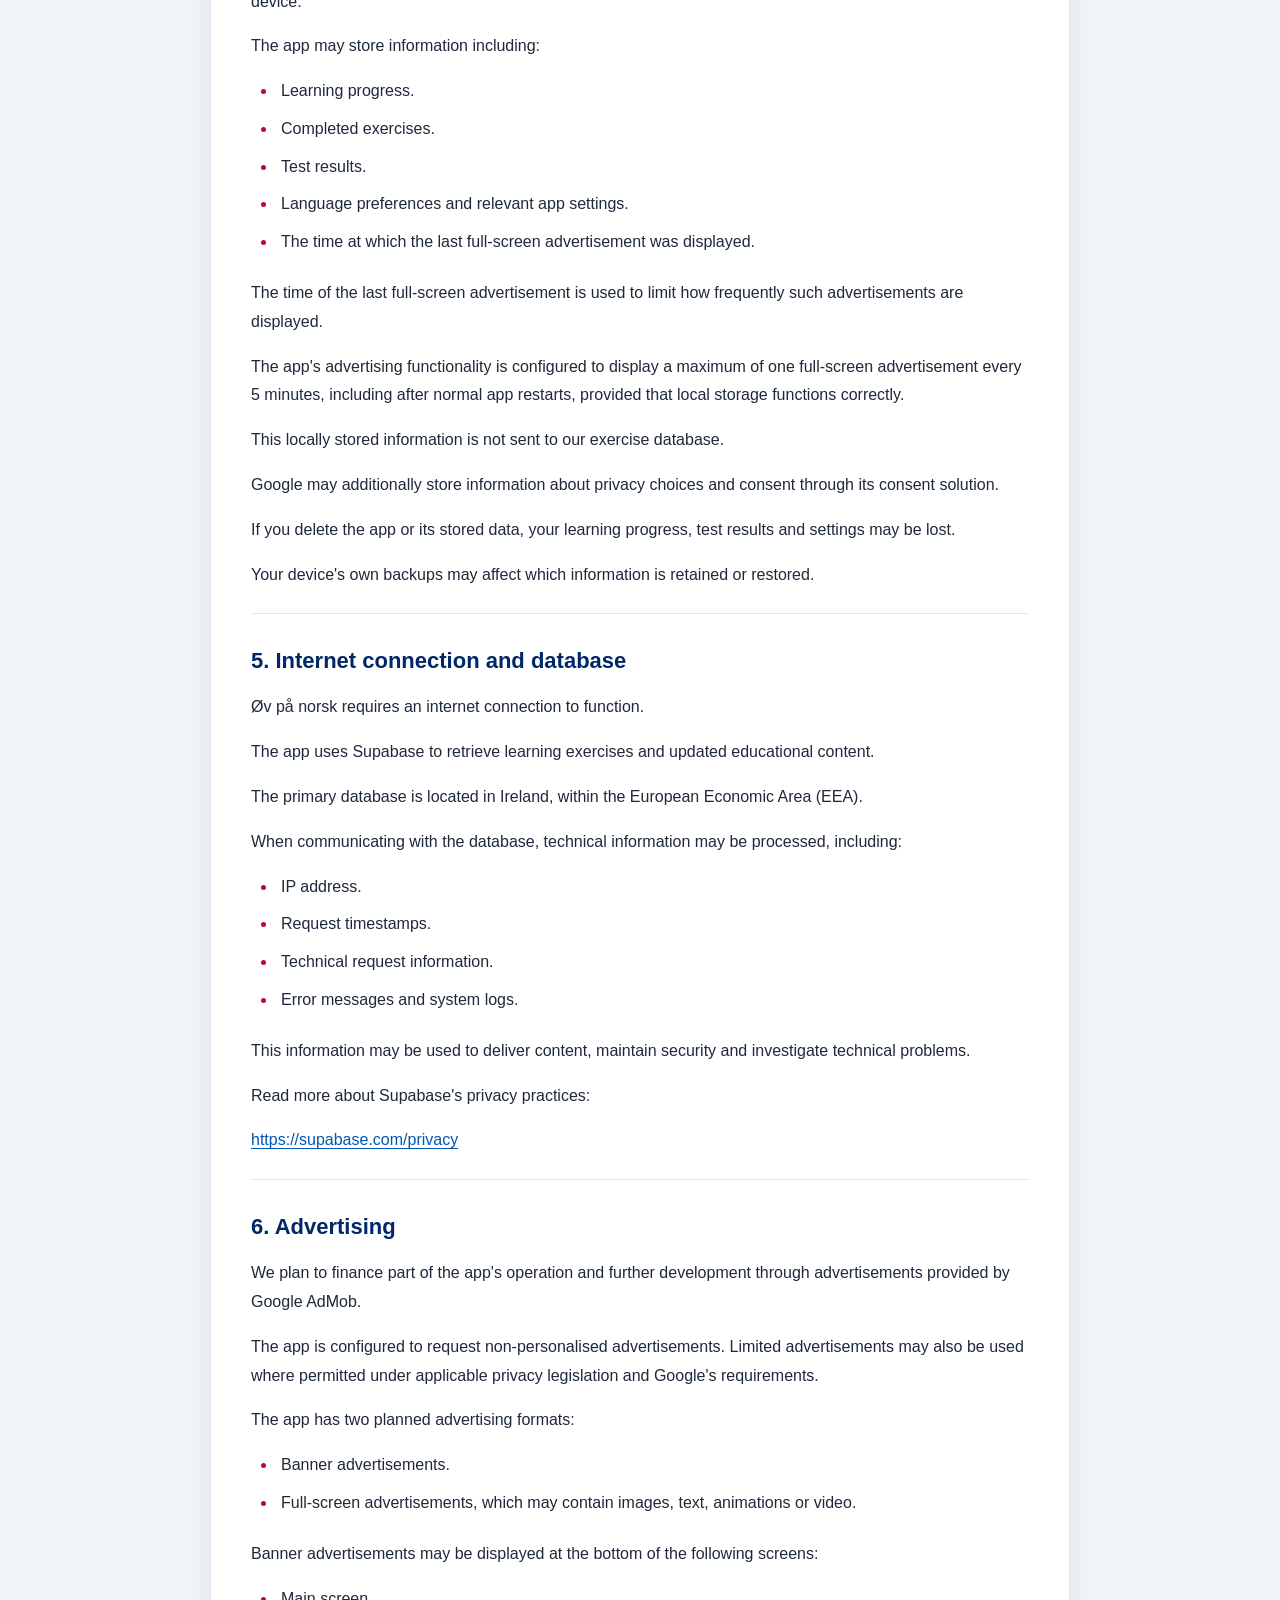
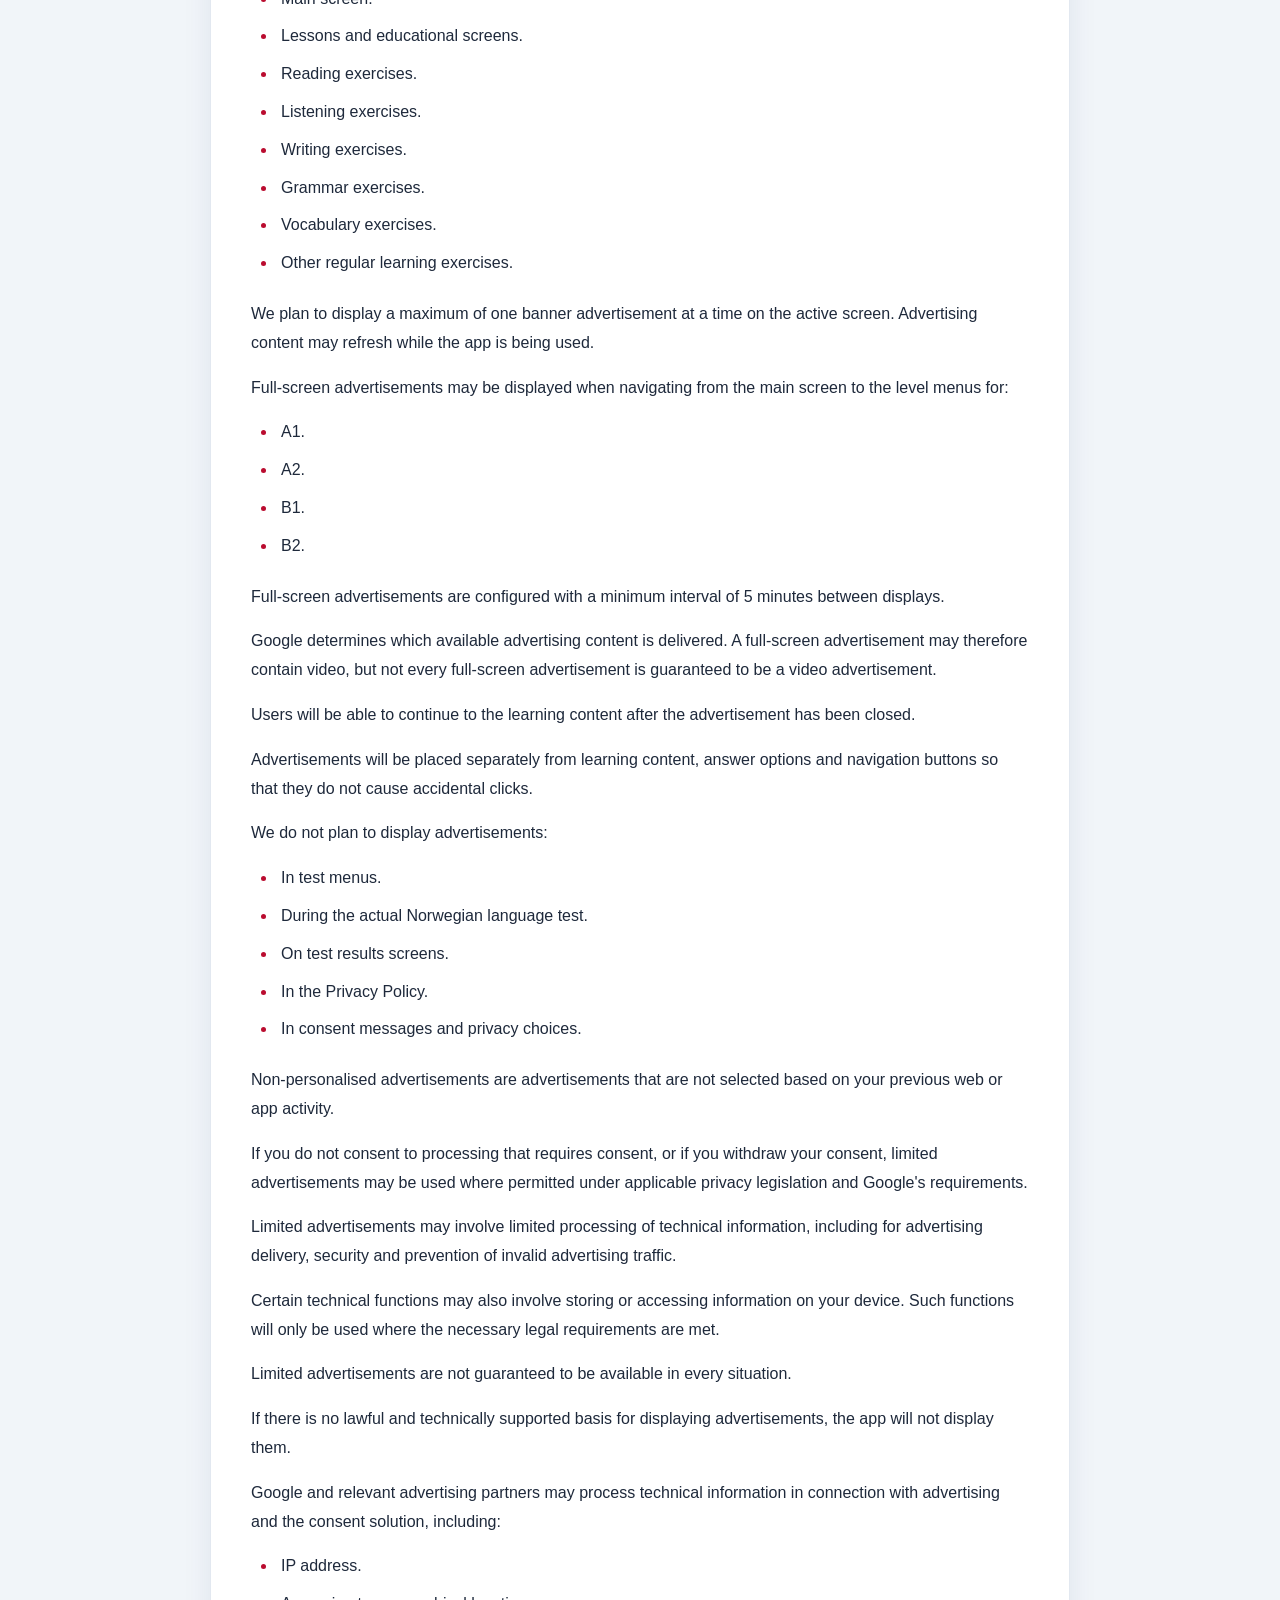
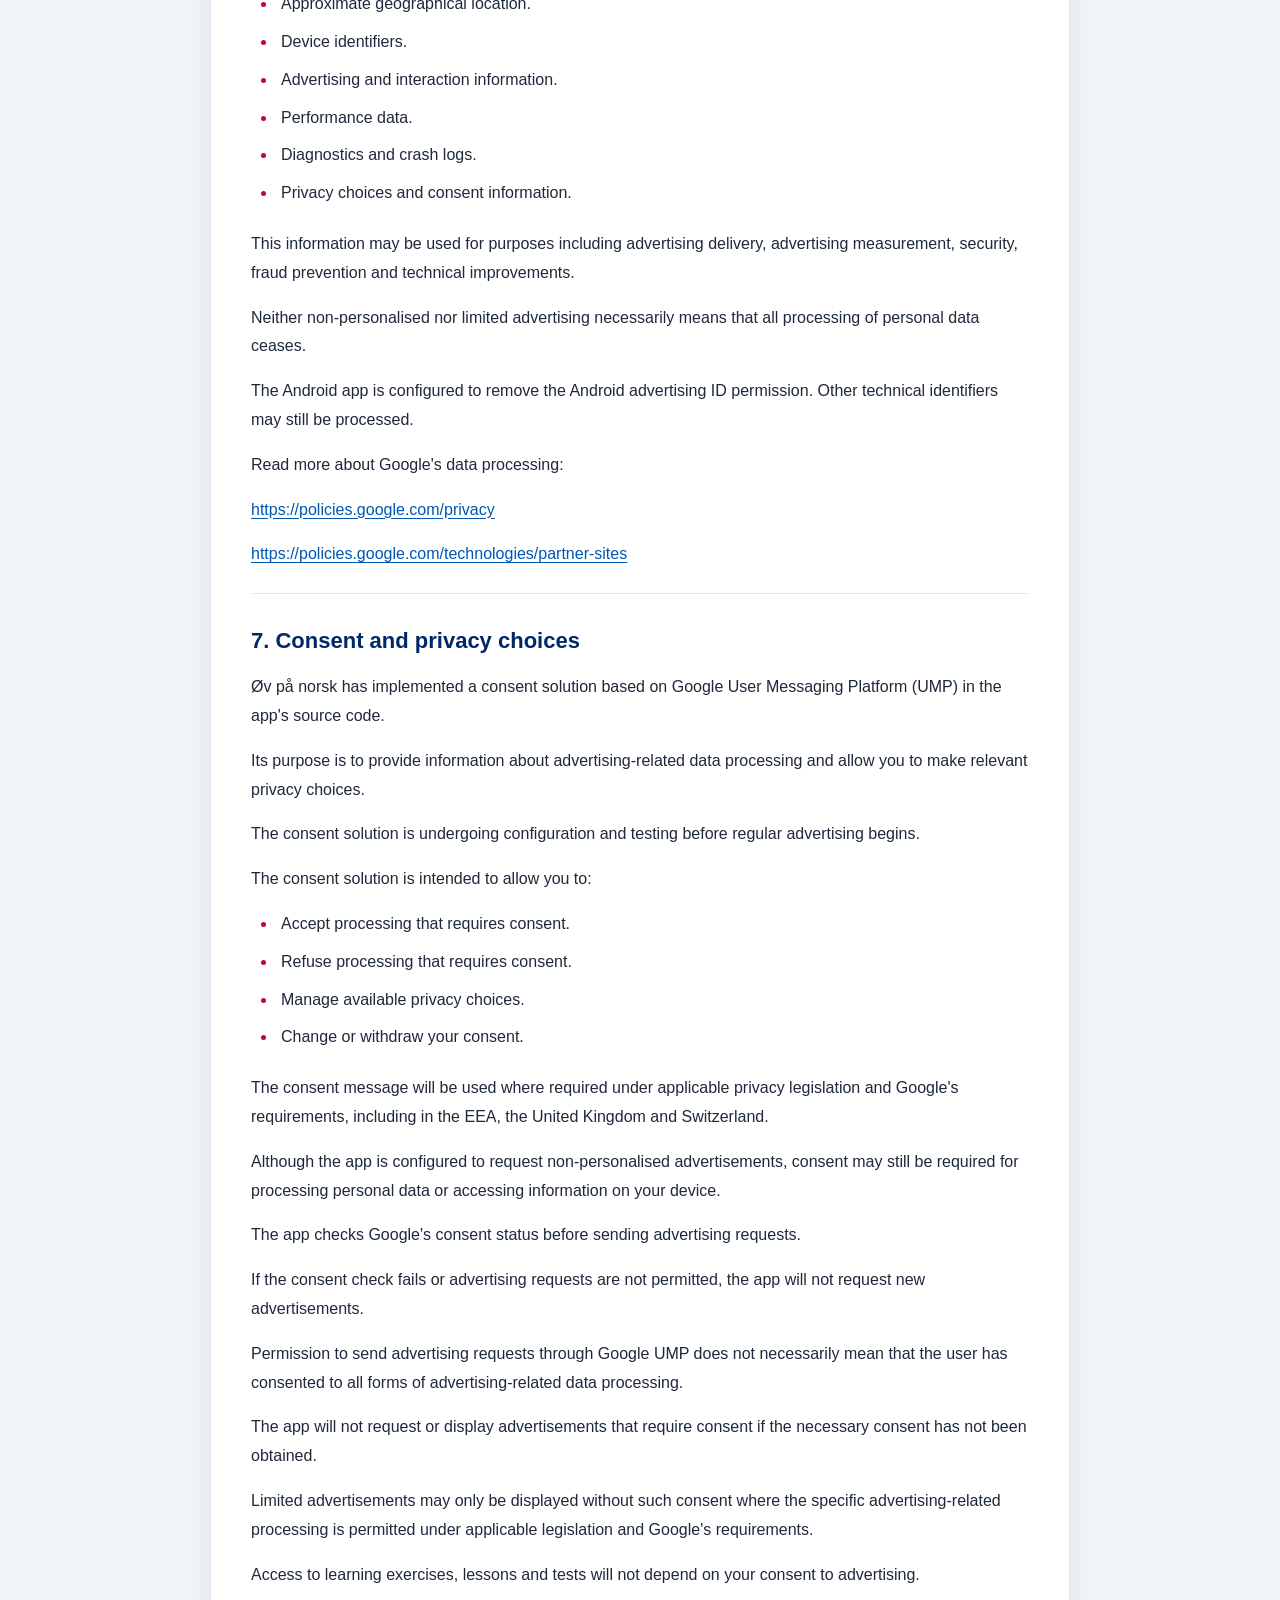
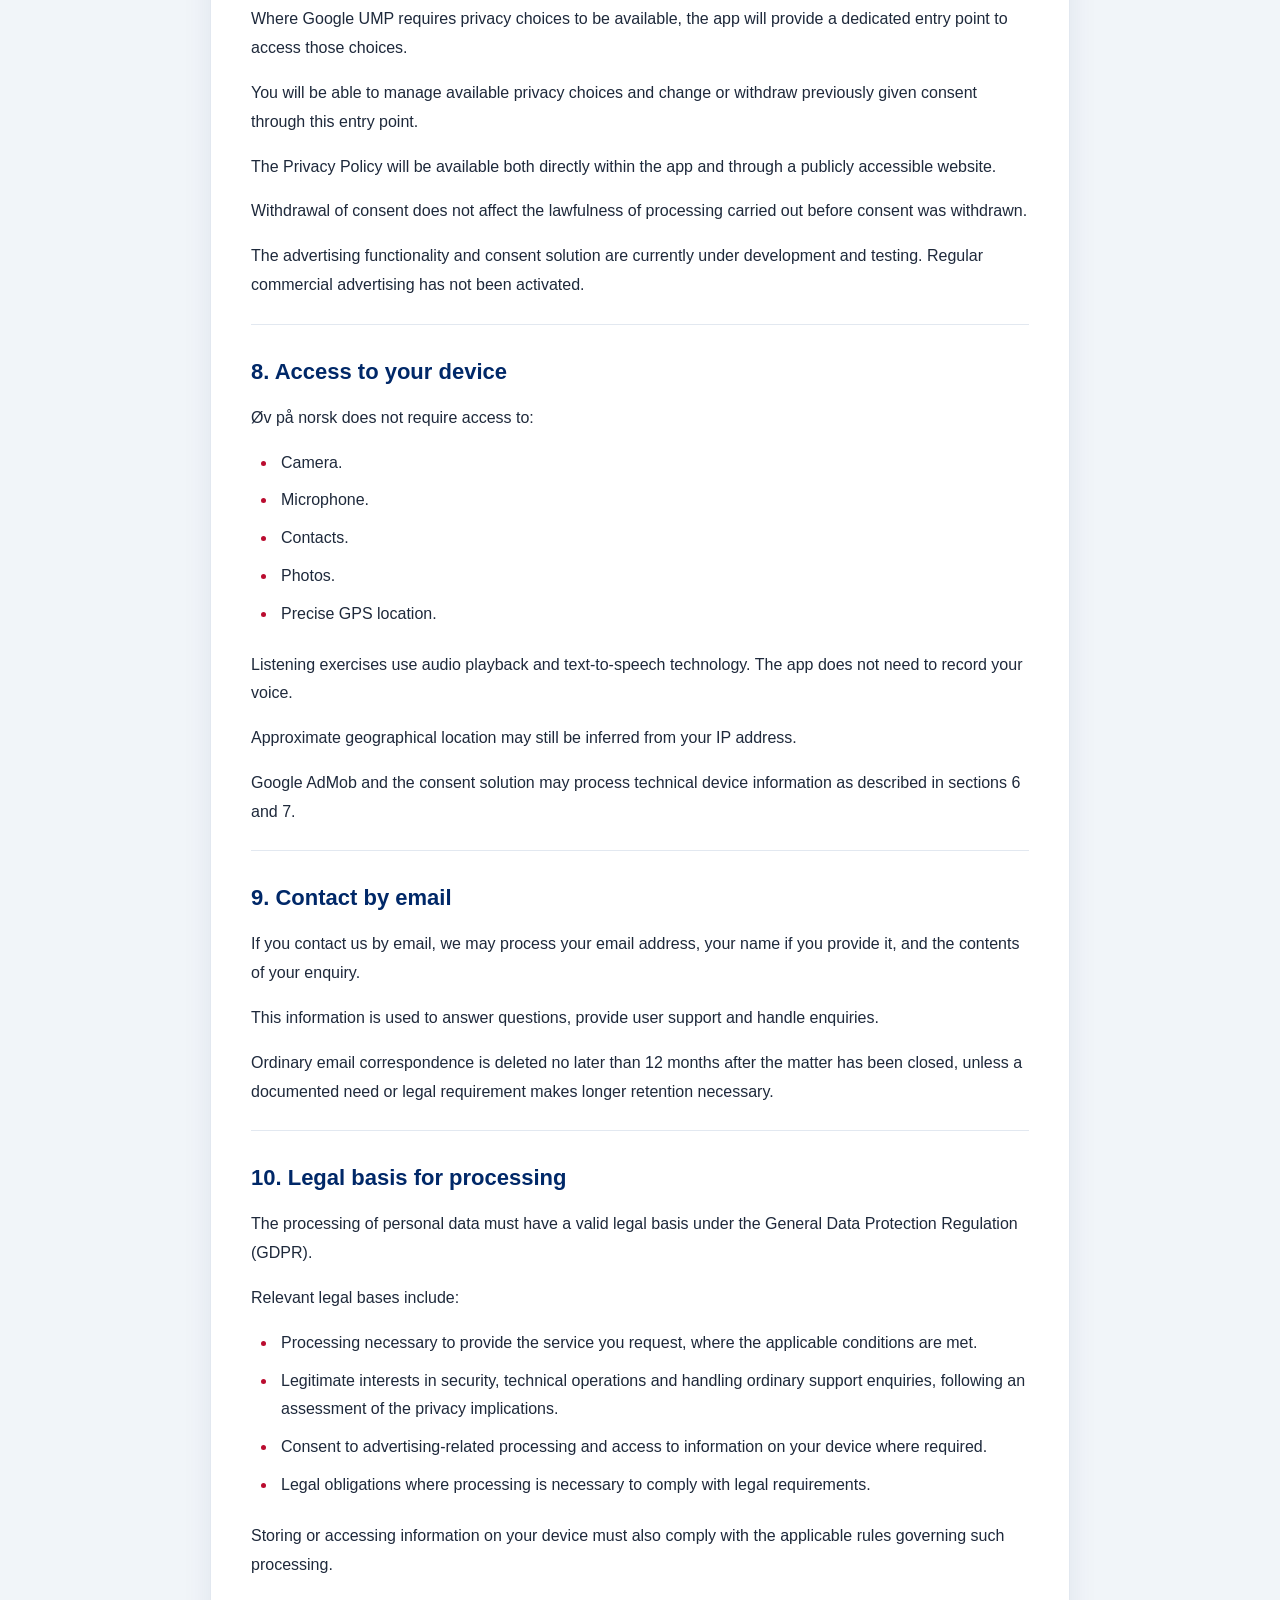
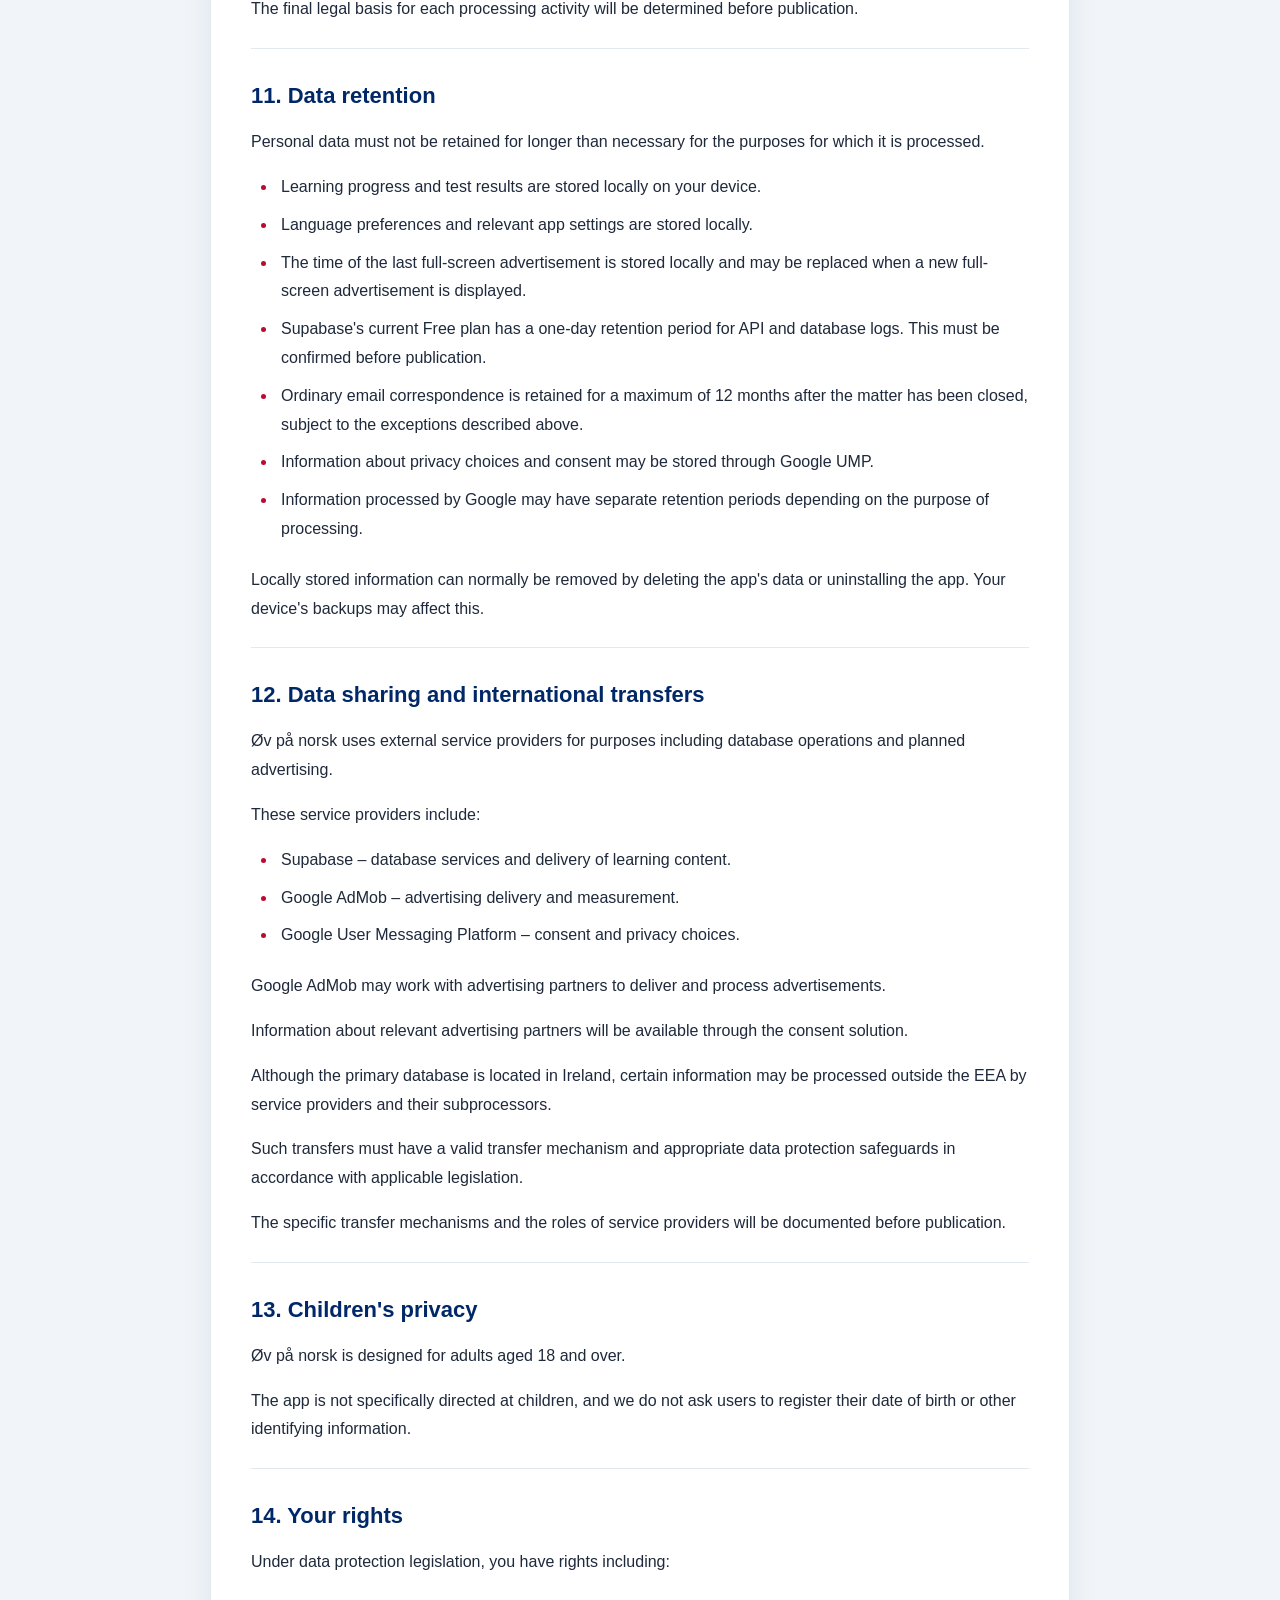
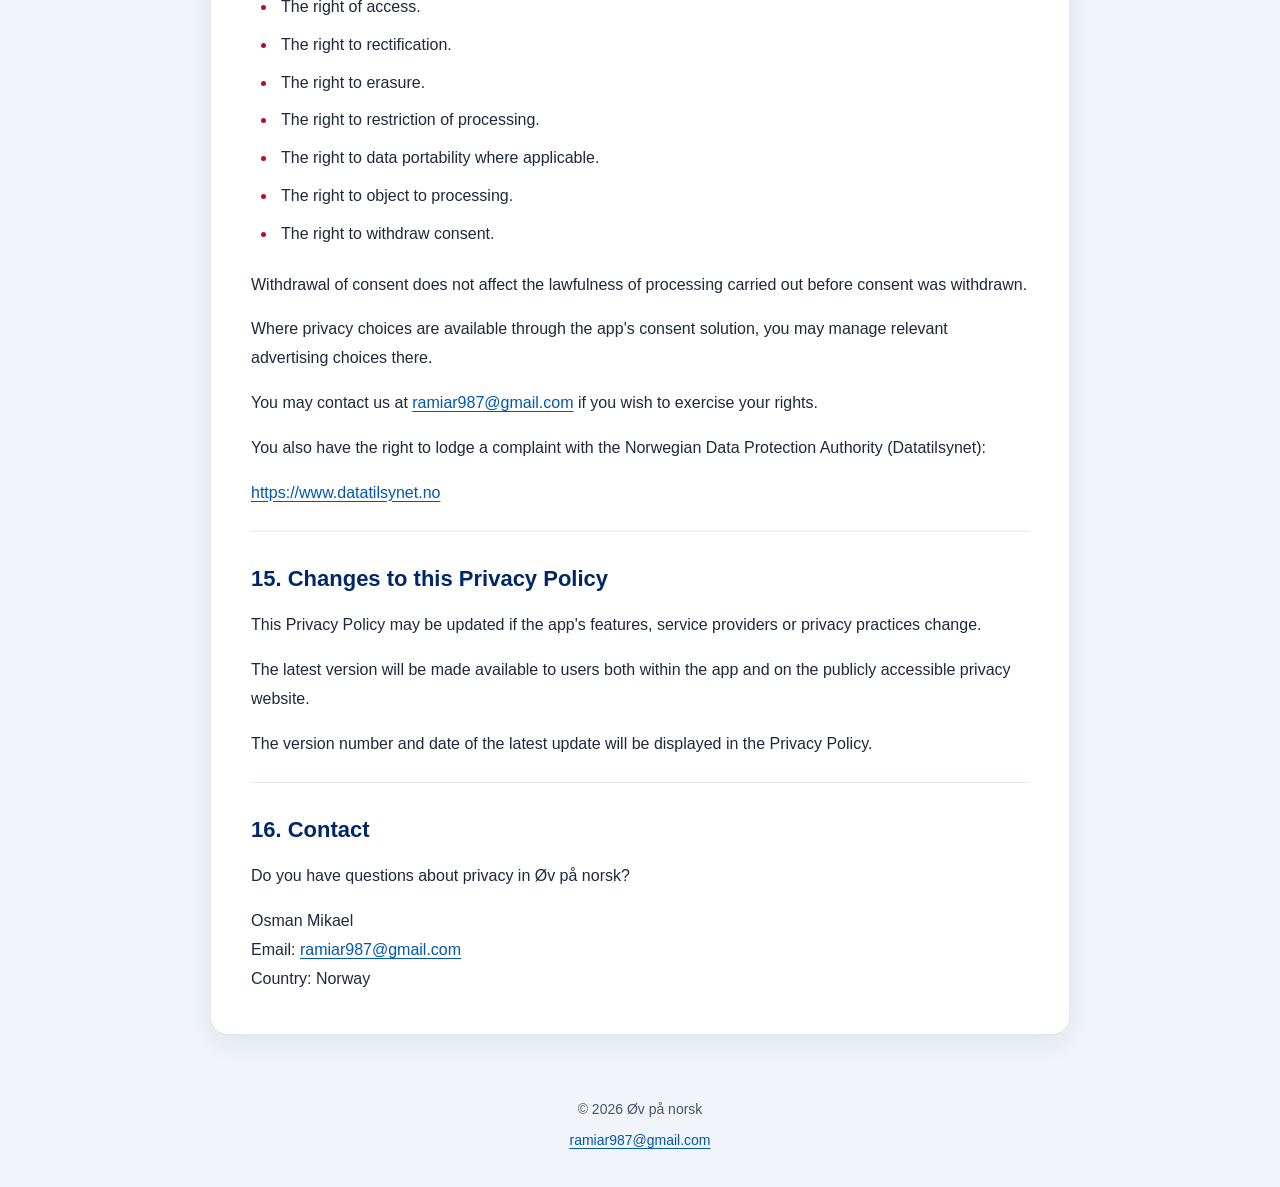
==== commit 2c009e35: "Update interstitial ad interval to 5 minutes" ====
--- a/en.html
+++ b/en.html
@@ -159,7 +159,7 @@
 <p>The app may store information including:</p>
 <ul><li>Learning progress.</li><li>Completed exercises.</li><li>Test results.</li><li>Language preferences and relevant app settings.</li><li>The time at which the last full-screen advertisement was displayed.</li></ul>
 <p>The time of the last full-screen advertisement is used to limit how frequently such advertisements are displayed.</p>
-<p>The app&#39;s advertising functionality is configured to display a maximum of one full-screen advertisement every 10 minutes, including after normal app restarts, provided that local storage functions correctly.</p>
+<p>The app&#39;s advertising functionality is configured to display a maximum of one full-screen advertisement every 5 minutes, including after normal app restarts, provided that local storage functions correctly.</p>
 <p>This locally stored information is not sent to our exercise database.</p>
 <p>Google may additionally store information about privacy choices and consent through its consent solution.</p>
 <p>If you delete the app or its stored data, your learning progress, test results and settings may be lost.</p>
@@ -205,7 +205,7 @@
 <p>We plan to display a maximum of one banner advertisement at a time on the active screen. Advertising content may refresh while the app is being used.</p>
 <p>Full-screen advertisements may be displayed when navigating from the main screen to the level menus for:</p>
 <ul><li>A1.</li><li>A2.</li><li>B1.</li><li>B2.</li></ul>
-<p>Full-screen advertisements are configured with a minimum interval of 10 minutes between displays.</p>
+<p>Full-screen advertisements are configured with a minimum interval of 5 minutes between displays.</p>
 <p>Google determines which available advertising content is delivered. A full-screen advertisement may therefore contain video, but not every full-screen advertisement is guaranteed to be a video advertisement.</p>
 <p>Users will be able to continue to the learning content after the advertisement has been closed.</p>
 <p>Advertisements will be placed separately from learning content, answer options and navigation buttons so that they do not cause accidental clicks.</p>
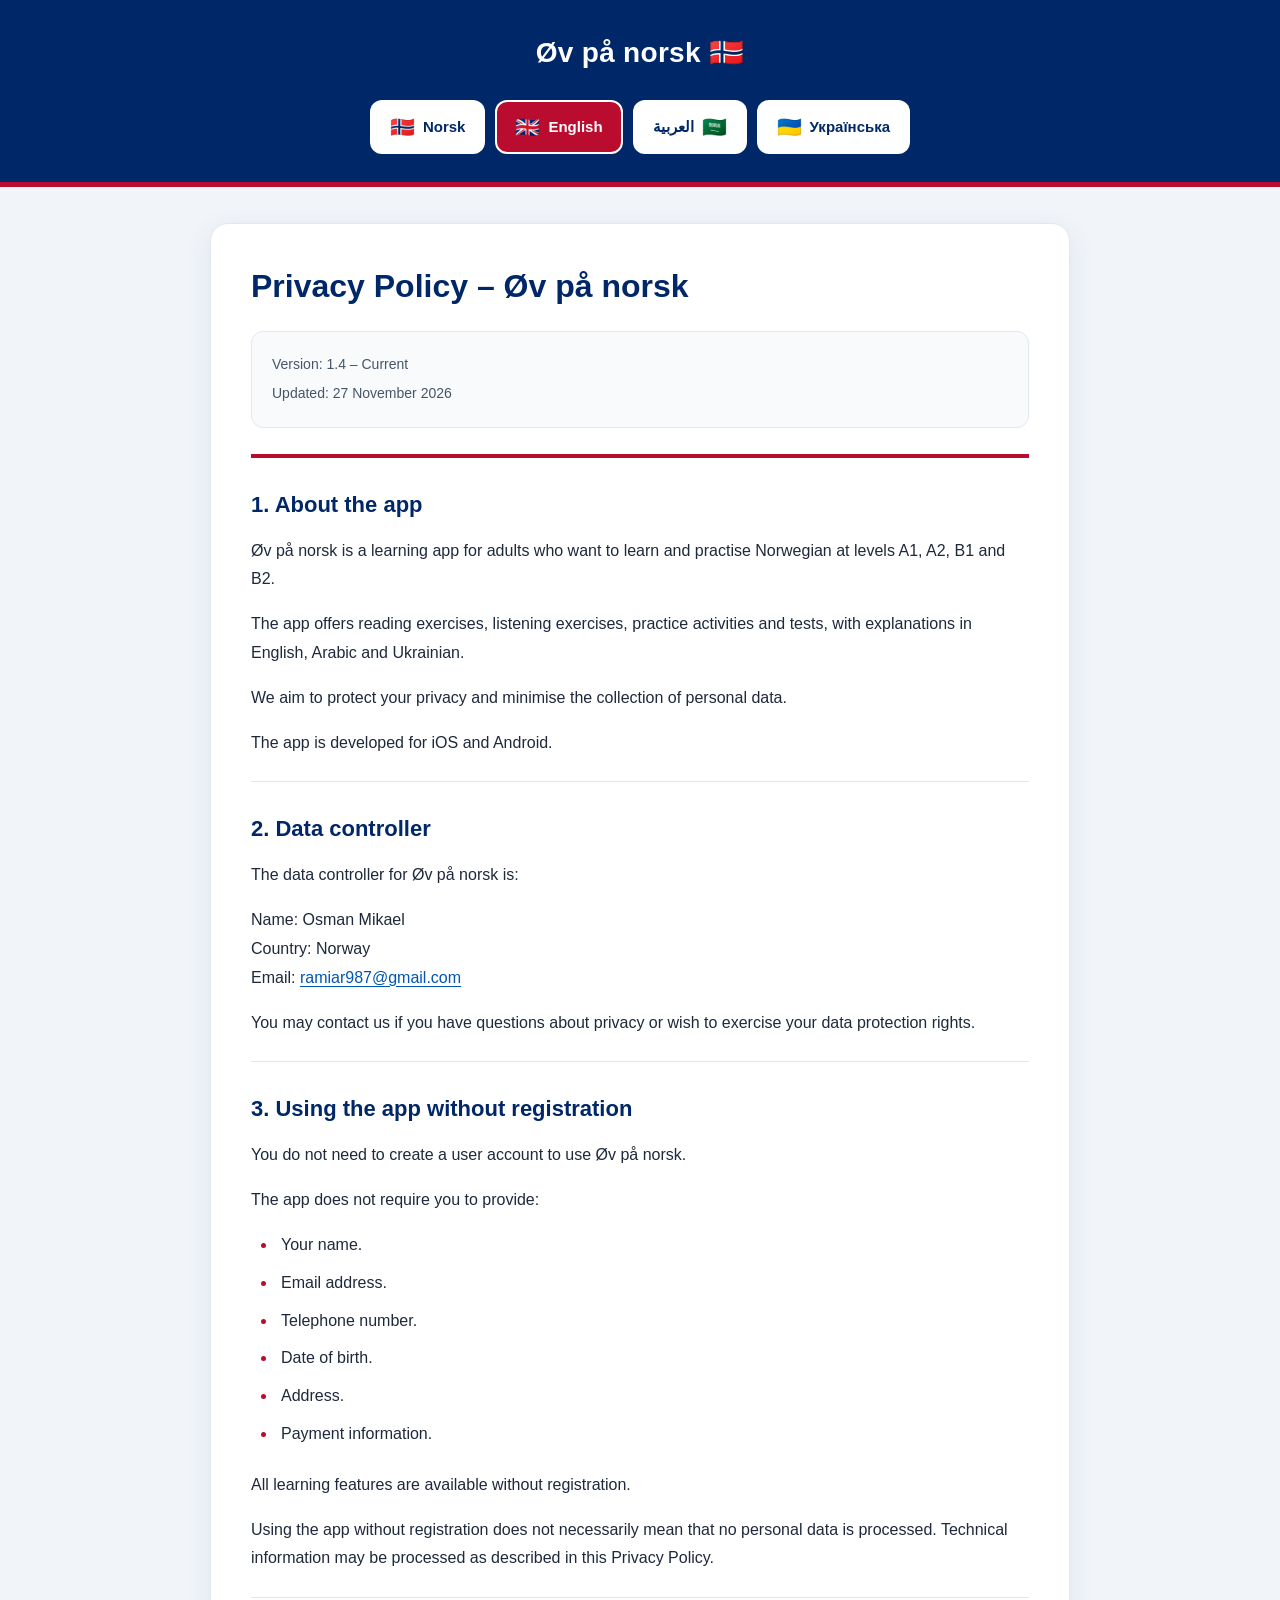
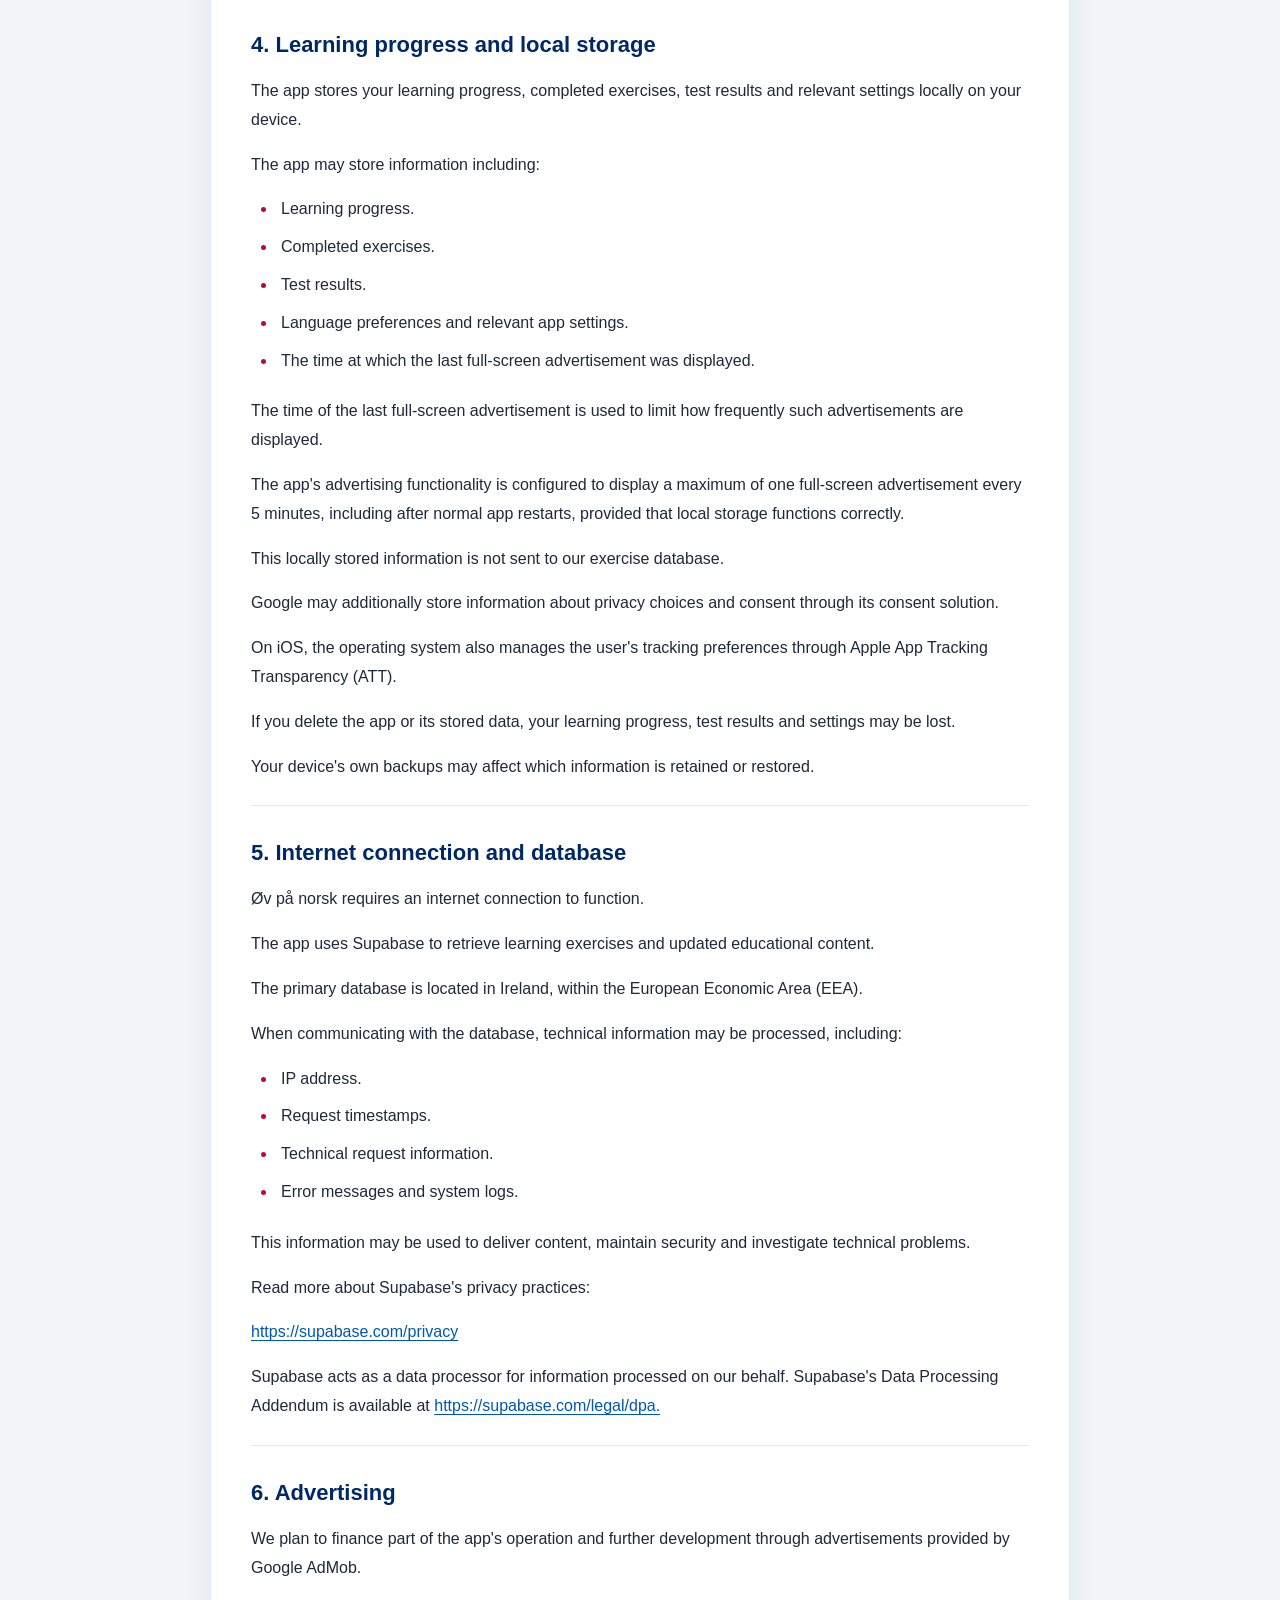
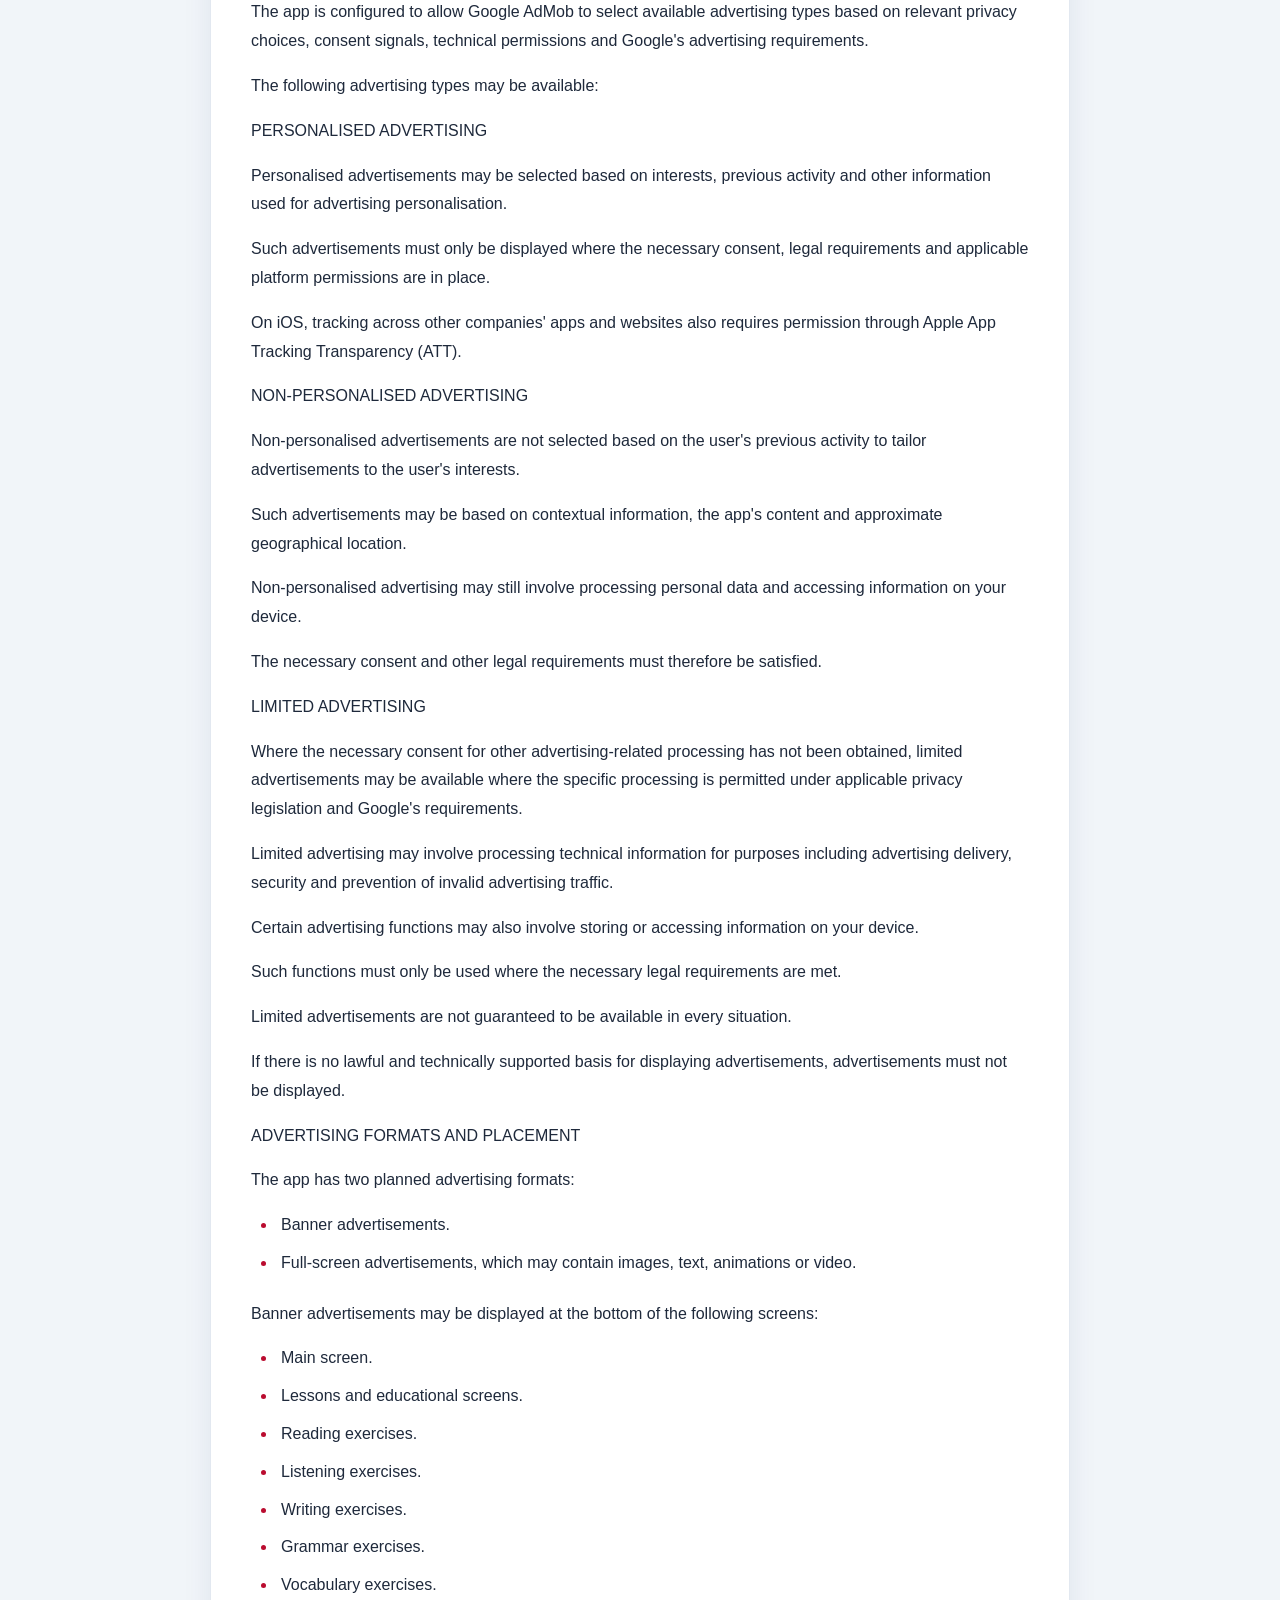
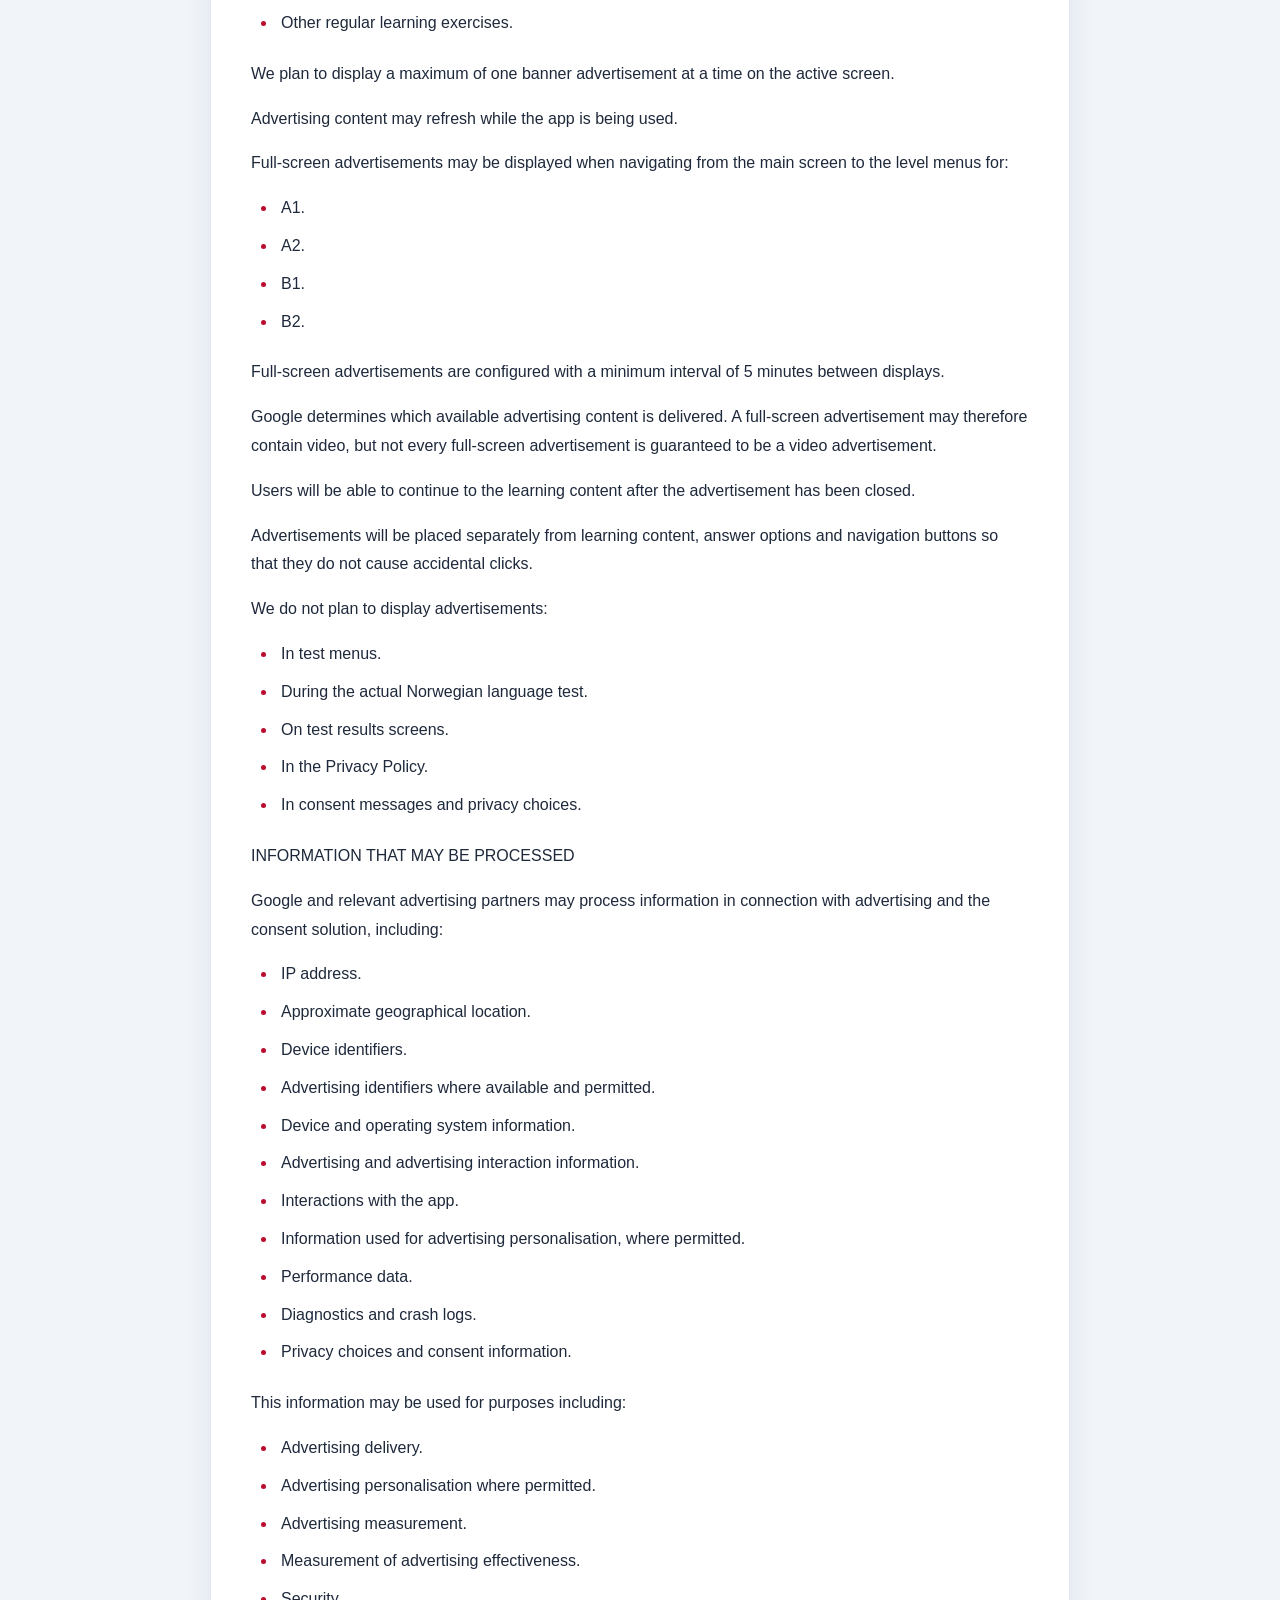
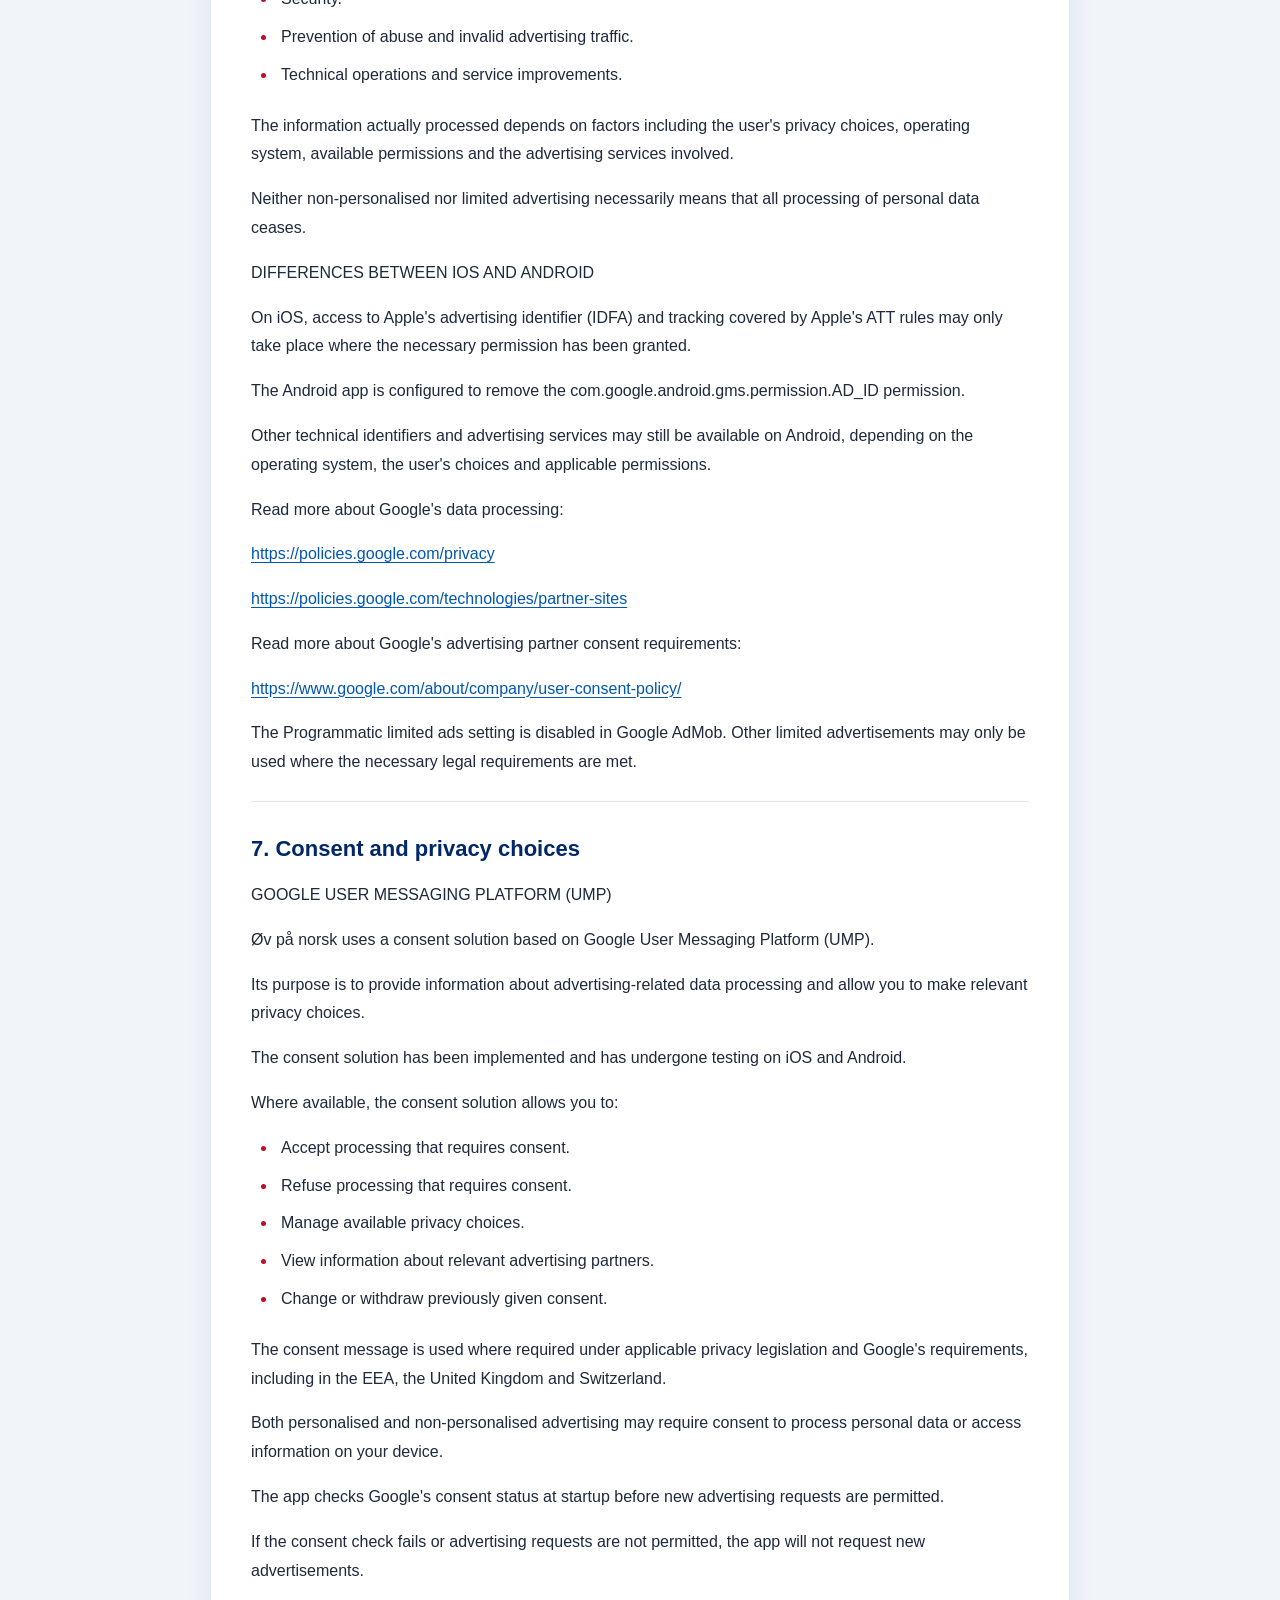
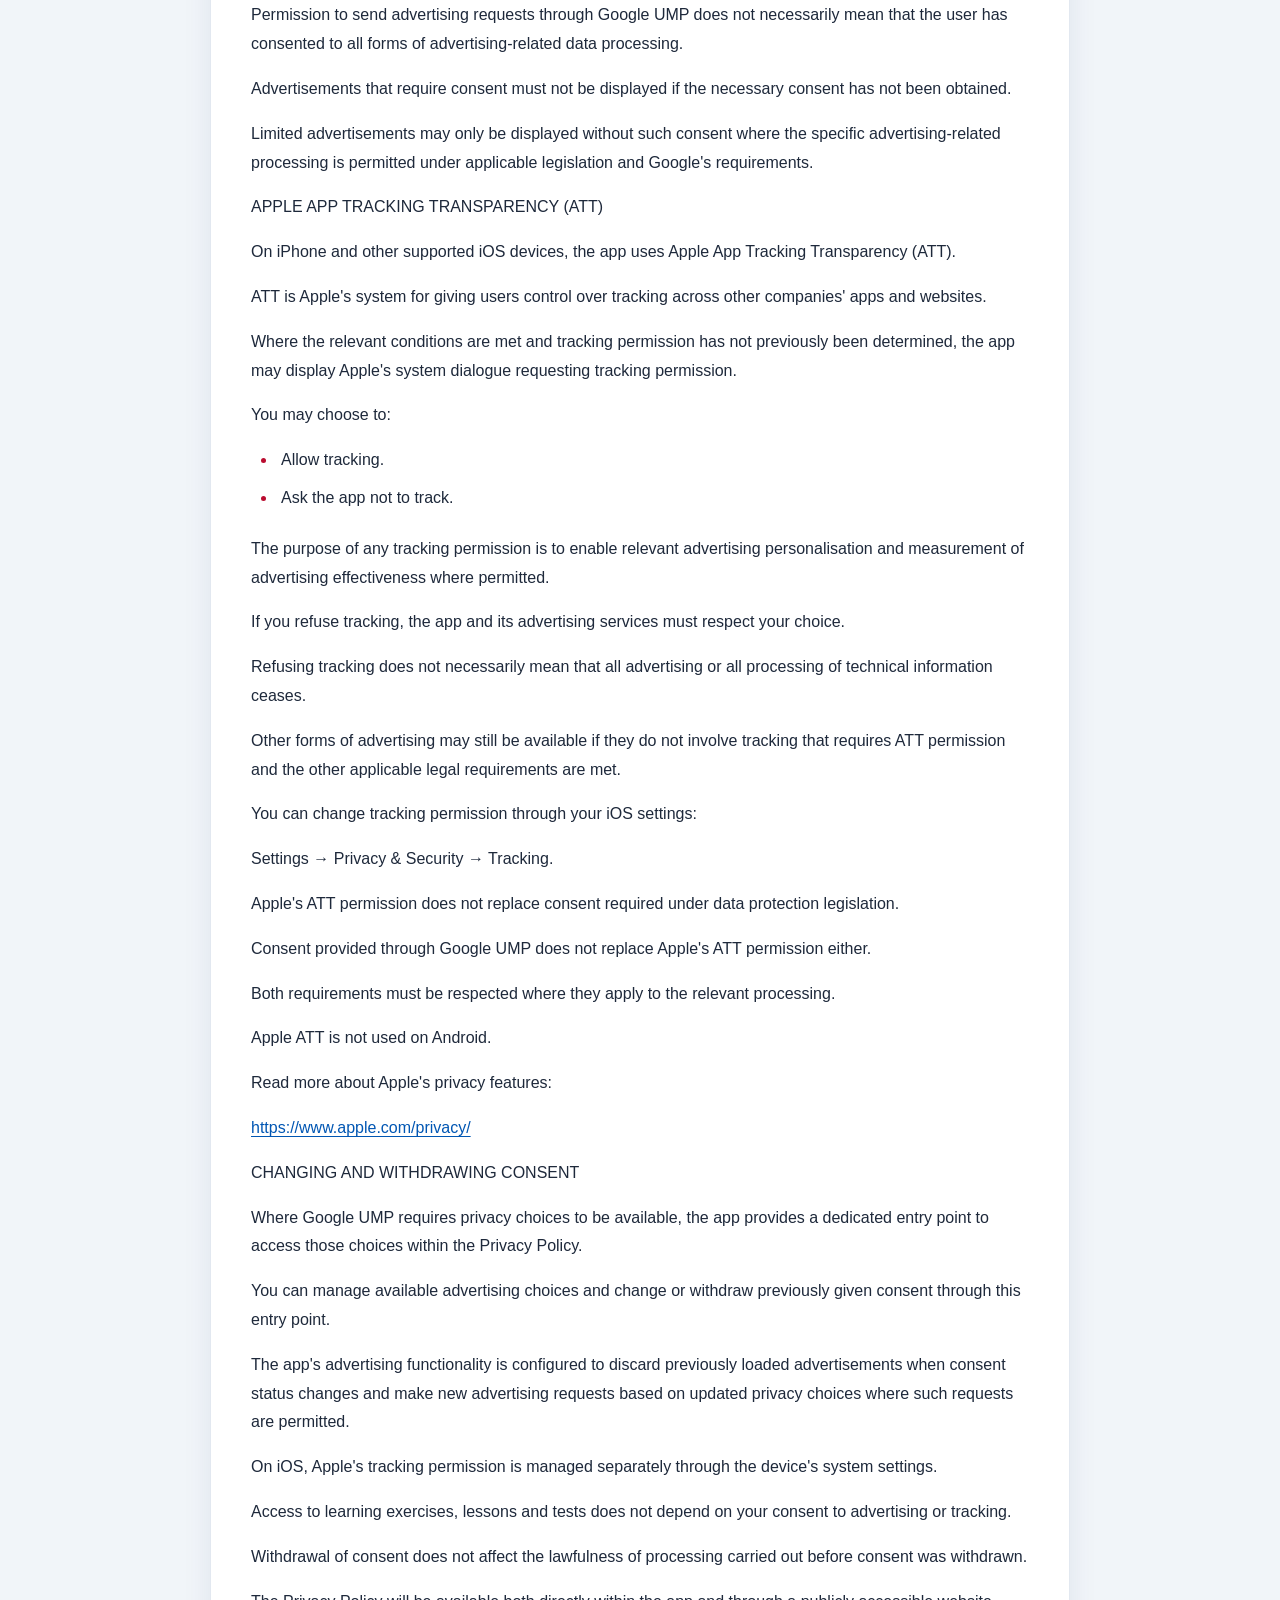
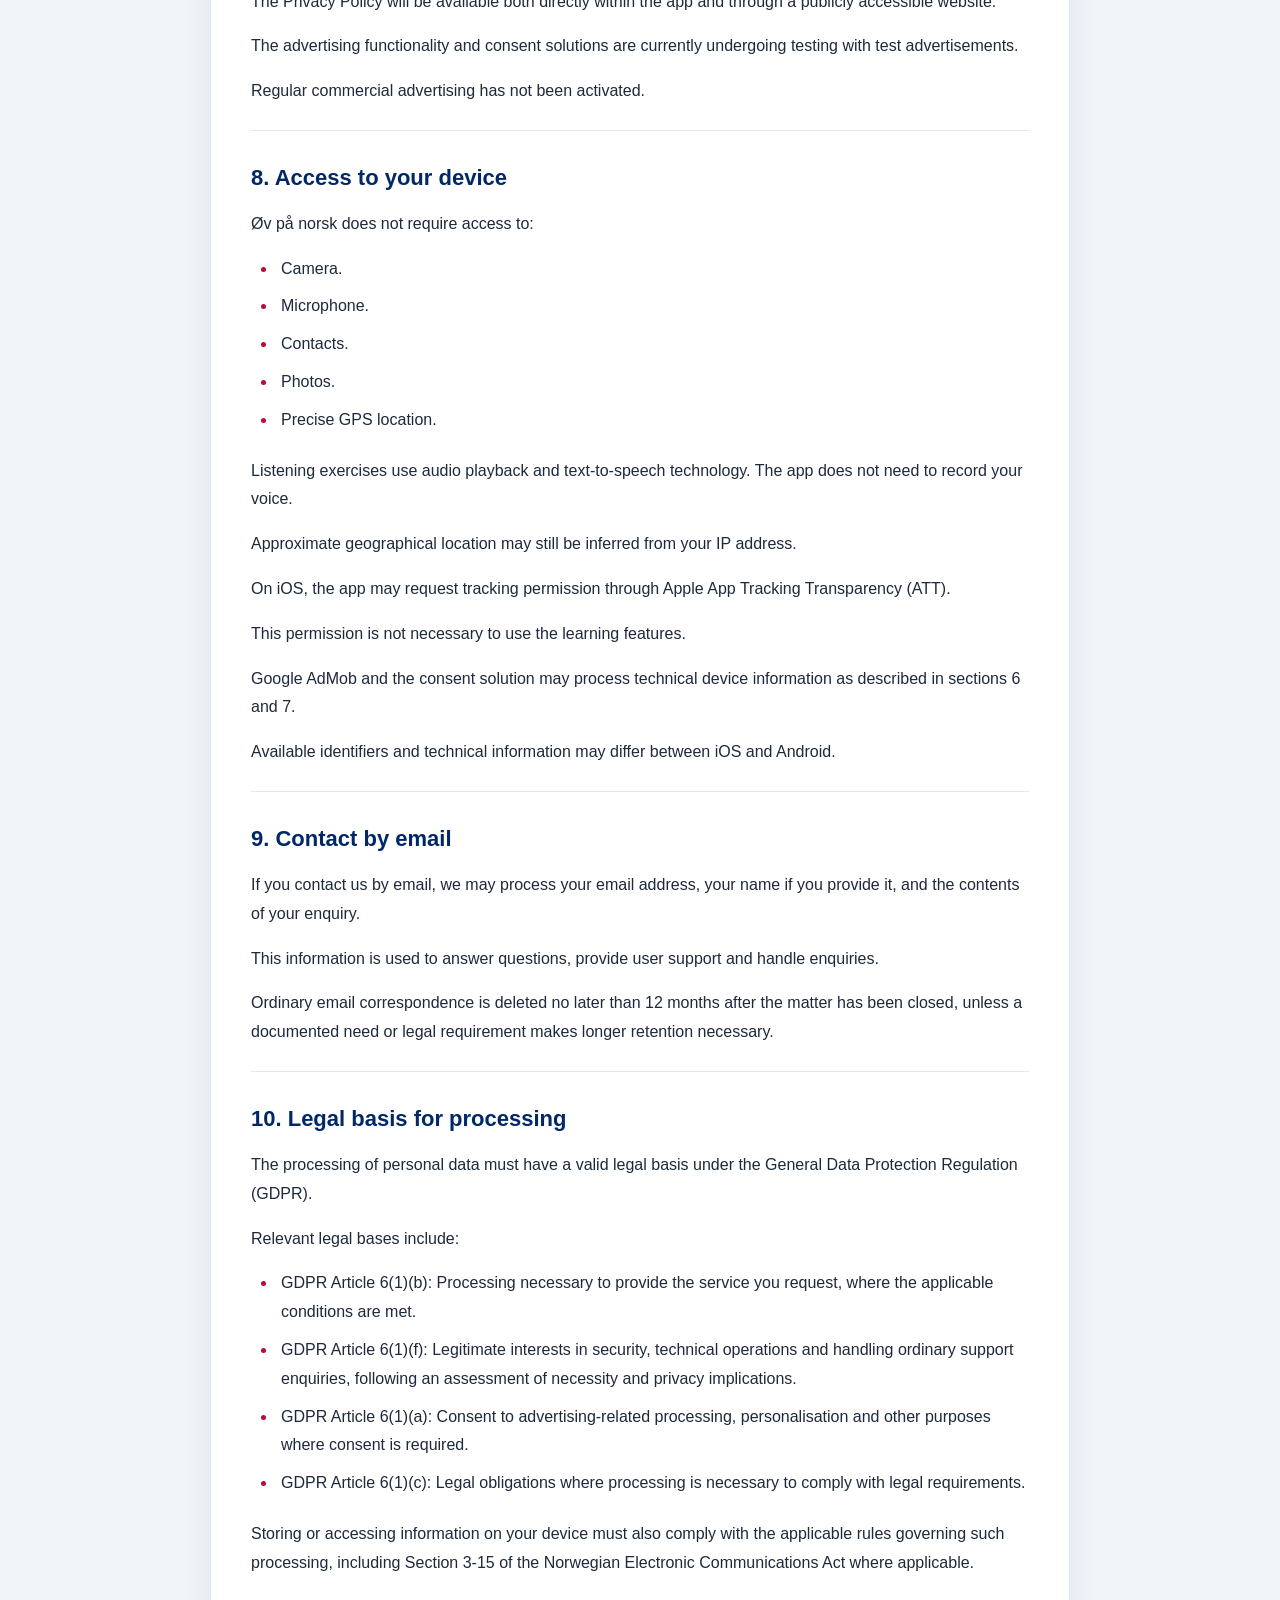
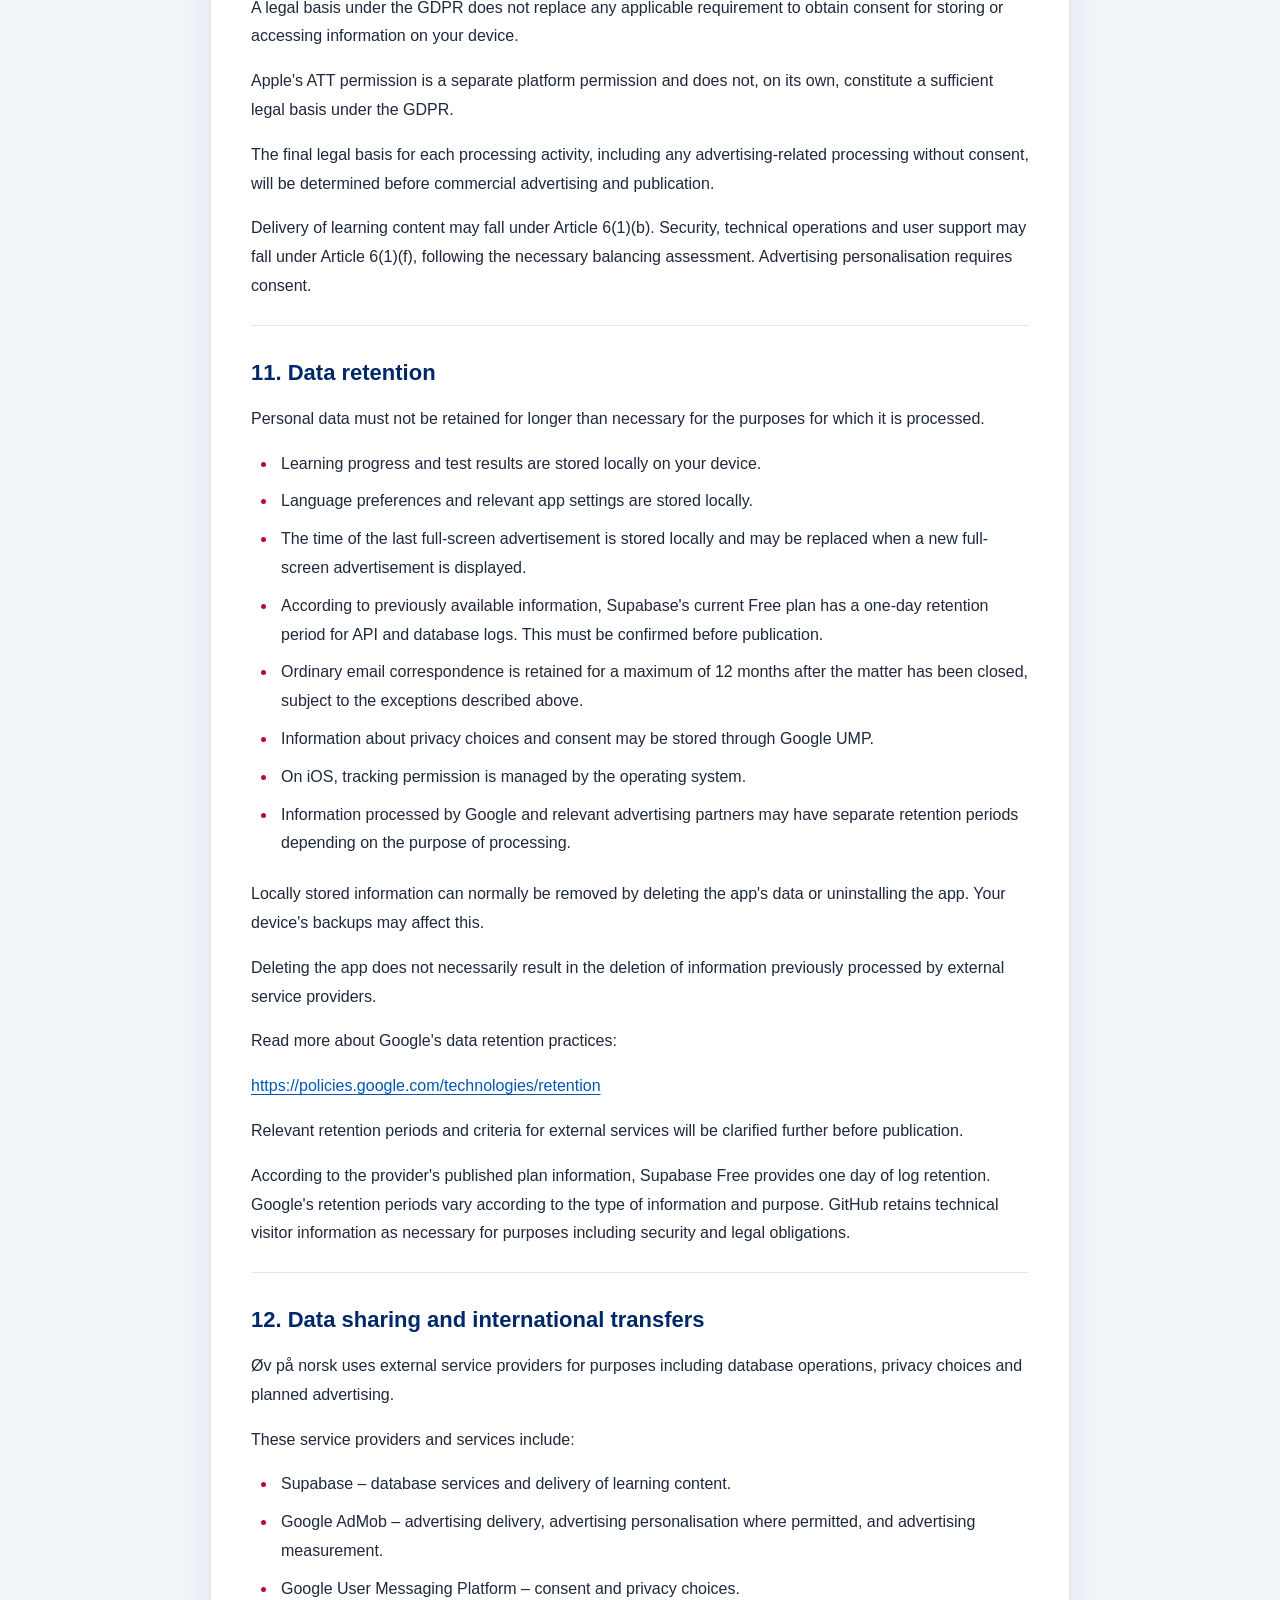
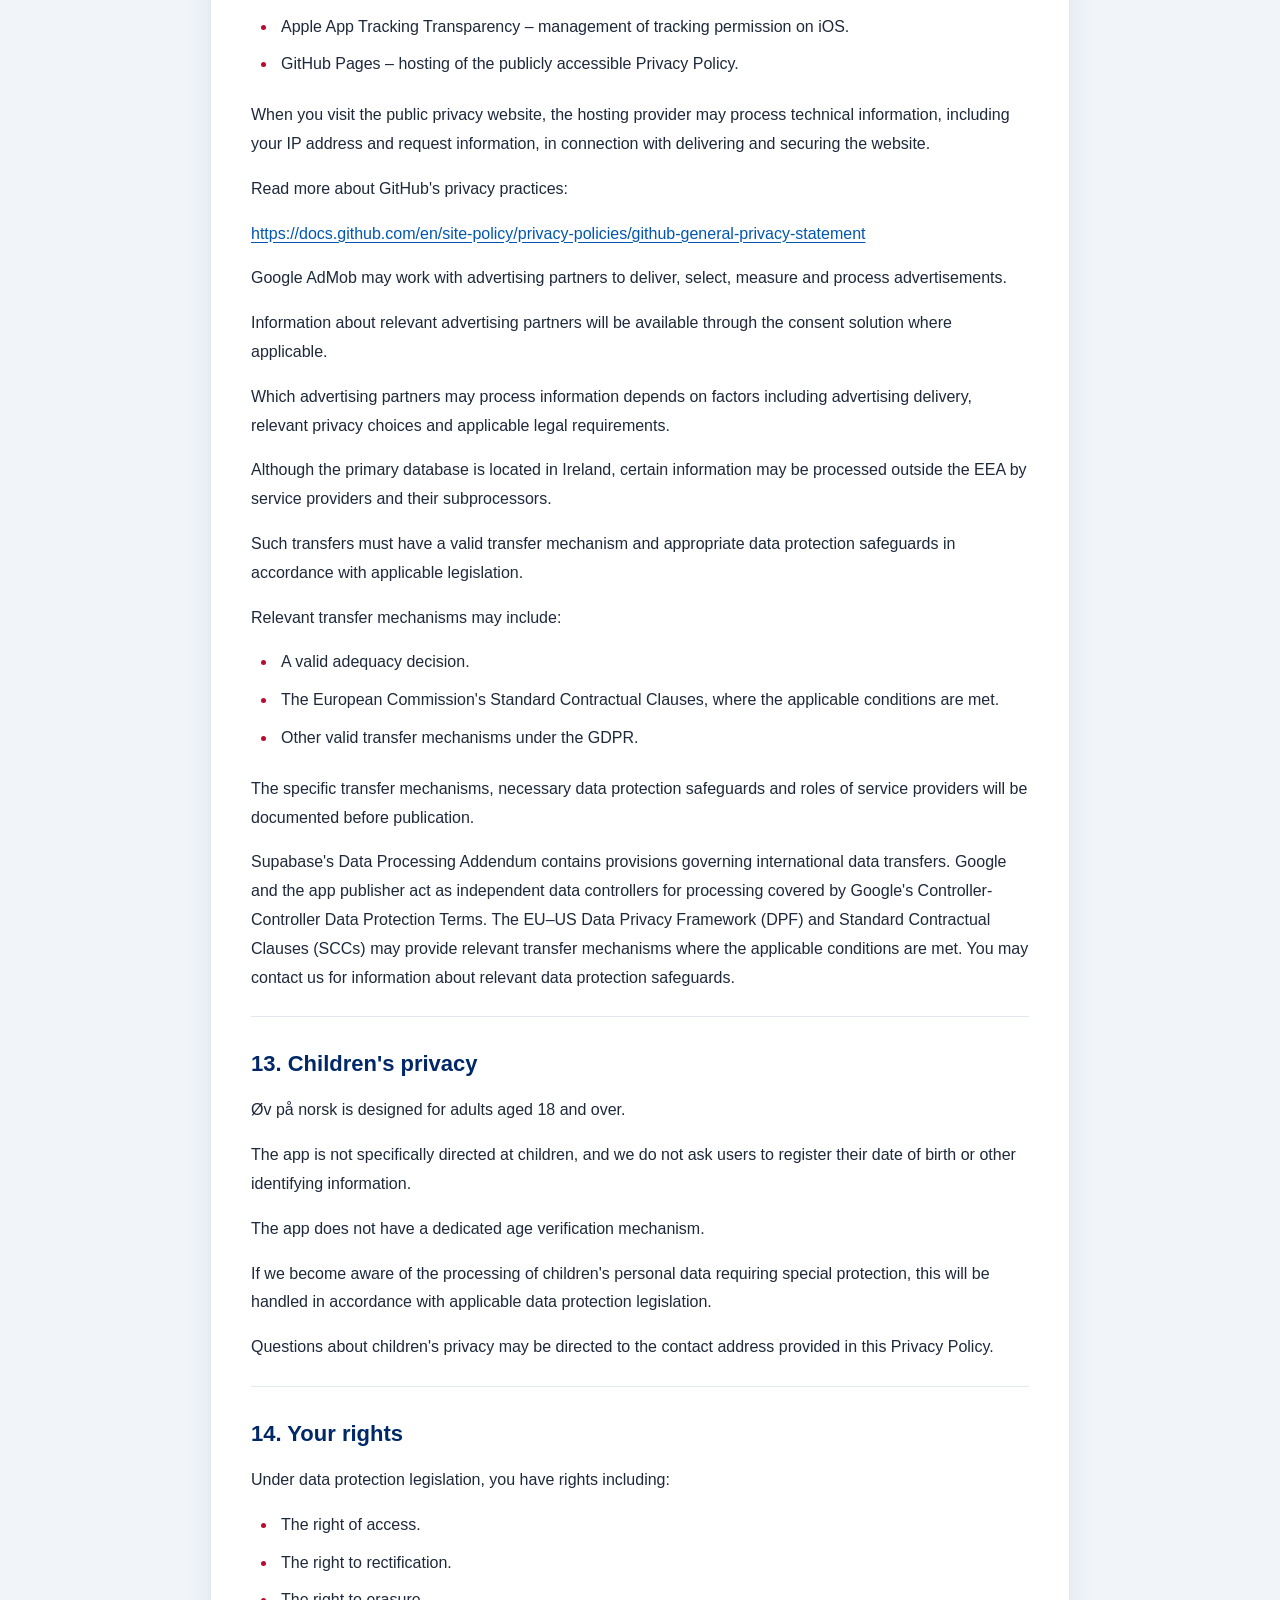
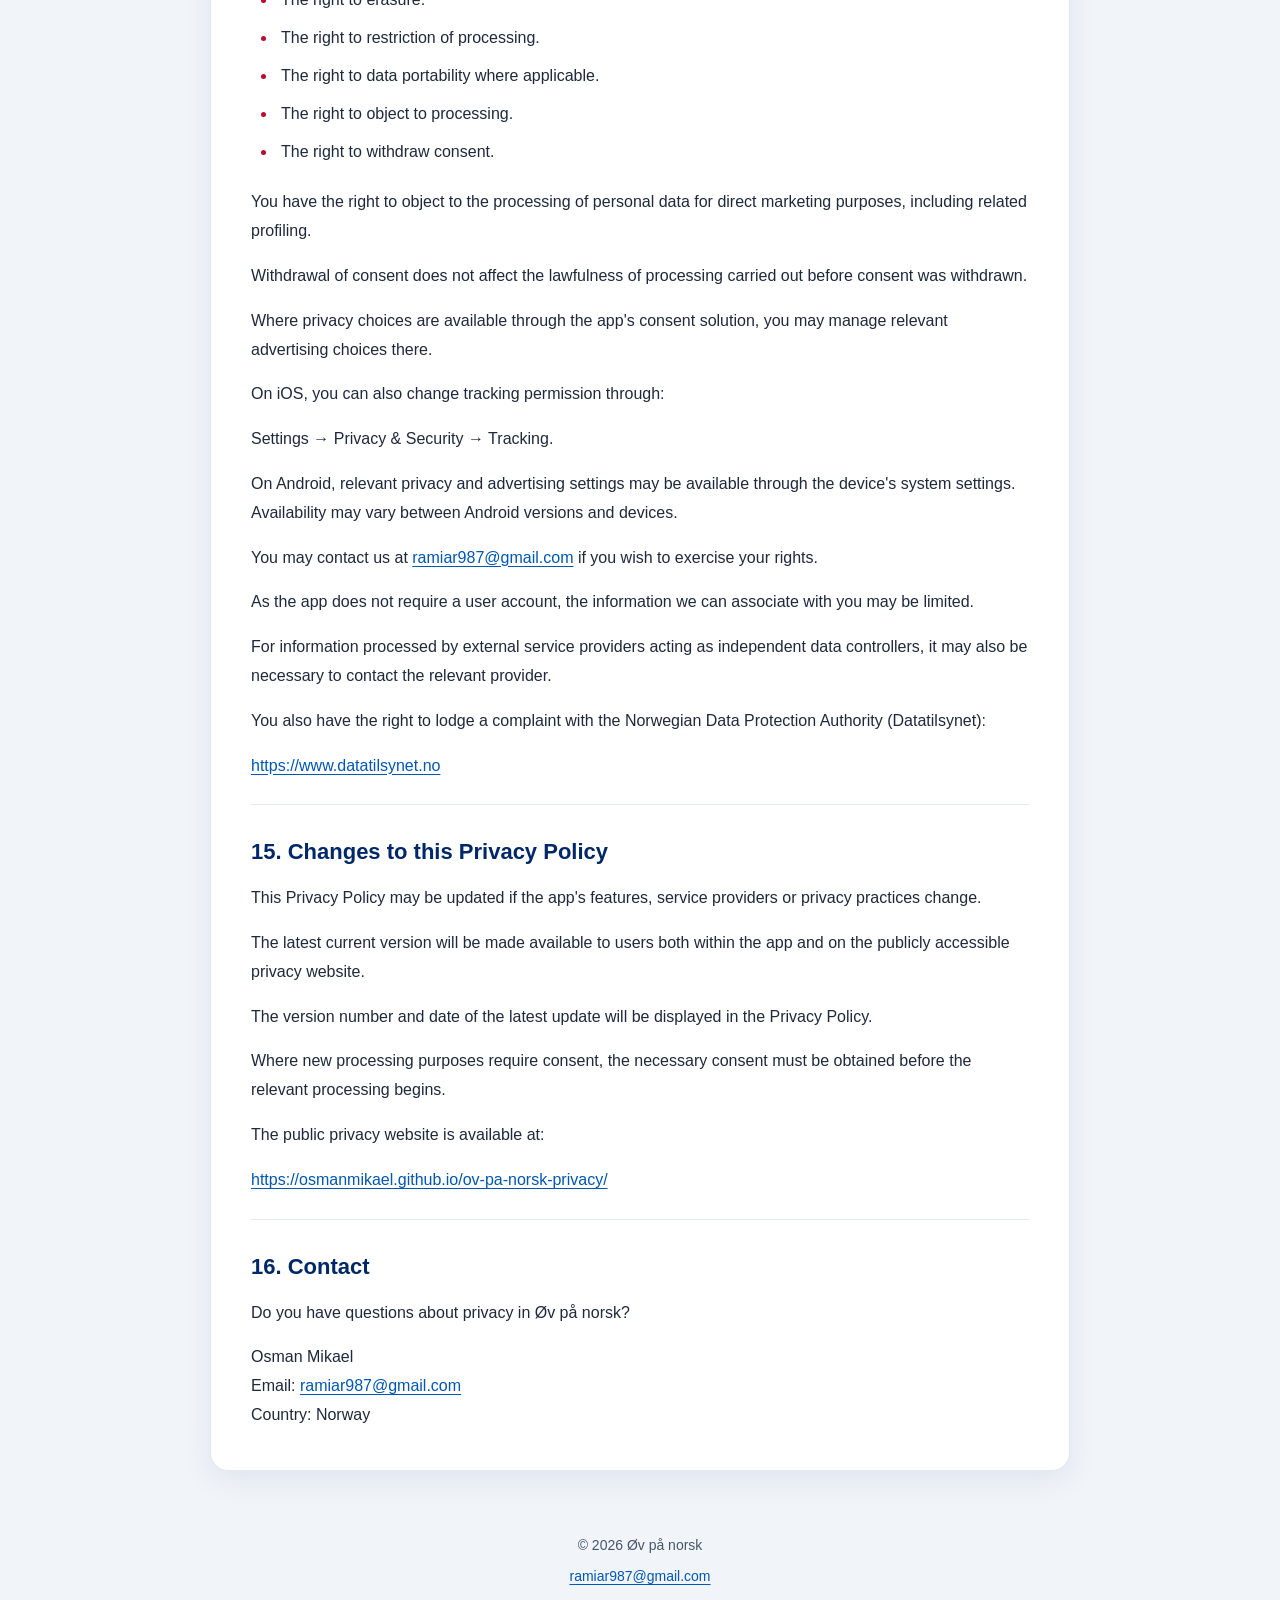
==== commit 6a1ddab6: "Update public privacy policy to version 1.4" ====
--- a/en.html
+++ b/en.html
@@ -87,14 +87,14 @@
         <div class="document-meta">
           <p>
             Version:
-            1.3
+            1.4
             –
             Current
           </p>
 
           <p>
             Updated:
-            25 November 2026
+            27 November 2026
           </p>
         </div>
       </div>
@@ -112,6 +112,7 @@
           <p>Øv på norsk is a learning app for adults who want to learn and practise Norwegian at levels A1, A2, B1 and B2.</p>
 <p>The app offers reading exercises, listening exercises, practice activities and tests, with explanations in English, Arabic and Ukrainian.</p>
 <p>We aim to protect your privacy and minimise the collection of personal data.</p>
+<p>The app is developed for iOS and Android.</p>
         </section>
 
 
@@ -143,6 +144,7 @@
 <p>The app does not require you to provide:</p>
 <ul><li>Your name.</li><li>Email address.</li><li>Telephone number.</li><li>Date of birth.</li><li>Address.</li><li>Payment information.</li></ul>
 <p>All learning features are available without registration.</p>
+<p>Using the app without registration does not necessarily mean that no personal data is processed. Technical information may be processed as described in this Privacy Policy.</p>
         </section>
 
 
@@ -162,6 +164,7 @@
 <p>The app&#39;s advertising functionality is configured to display a maximum of one full-screen advertisement every 5 minutes, including after normal app restarts, provided that local storage functions correctly.</p>
 <p>This locally stored information is not sent to our exercise database.</p>
 <p>Google may additionally store information about privacy choices and consent through its consent solution.</p>
+<p>On iOS, the operating system also manages the user&#39;s tracking preferences through Apple App Tracking Transparency (ATT).</p>
 <p>If you delete the app or its stored data, your learning progress, test results and settings may be lost.</p>
 <p>Your device&#39;s own backups may affect which information is retained or restored.</p>
         </section>
@@ -184,6 +187,7 @@
 <p>This information may be used to deliver content, maintain security and investigate technical problems.</p>
 <p>Read more about Supabase&#39;s privacy practices:</p>
 <p><a href="https://supabase.com/privacy" dir="ltr">https://supabase.com/privacy</a></p>
+<p>Supabase acts as a data processor for information processed on our behalf. Supabase&#39;s Data Processing Addendum is available at <a href="https://supabase.com/legal/dpa." dir="ltr">https://supabase.com/legal/dpa.</a></p>
         </section>
 
 
@@ -197,12 +201,31 @@
           </h2>
 
           <p>We plan to finance part of the app&#39;s operation and further development through advertisements provided by Google AdMob.</p>
-<p>The app is configured to request non-personalised advertisements. Limited advertisements may also be used where permitted under applicable privacy legislation and Google&#39;s requirements.</p>
+<p>The app is configured to allow Google AdMob to select available advertising types based on relevant privacy choices, consent signals, technical permissions and Google&#39;s advertising requirements.</p>
+<p>The following advertising types may be available:</p>
+<p>PERSONALISED ADVERTISING</p>
+<p>Personalised advertisements may be selected based on interests, previous activity and other information used for advertising personalisation.</p>
+<p>Such advertisements must only be displayed where the necessary consent, legal requirements and applicable platform permissions are in place.</p>
+<p>On iOS, tracking across other companies&#39; apps and websites also requires permission through Apple App Tracking Transparency (ATT).</p>
+<p>NON-PERSONALISED ADVERTISING</p>
+<p>Non-personalised advertisements are not selected based on the user&#39;s previous activity to tailor advertisements to the user&#39;s interests.</p>
+<p>Such advertisements may be based on contextual information, the app&#39;s content and approximate geographical location.</p>
+<p>Non-personalised advertising may still involve processing personal data and accessing information on your device.</p>
+<p>The necessary consent and other legal requirements must therefore be satisfied.</p>
+<p>LIMITED ADVERTISING</p>
+<p>Where the necessary consent for other advertising-related processing has not been obtained, limited advertisements may be available where the specific processing is permitted under applicable privacy legislation and Google&#39;s requirements.</p>
+<p>Limited advertising may involve processing technical information for purposes including advertising delivery, security and prevention of invalid advertising traffic.</p>
+<p>Certain advertising functions may also involve storing or accessing information on your device.</p>
+<p>Such functions must only be used where the necessary legal requirements are met.</p>
+<p>Limited advertisements are not guaranteed to be available in every situation.</p>
+<p>If there is no lawful and technically supported basis for displaying advertisements, advertisements must not be displayed.</p>
+<p>ADVERTISING FORMATS AND PLACEMENT</p>
 <p>The app has two planned advertising formats:</p>
 <ul><li>Banner advertisements.</li><li>Full-screen advertisements, which may contain images, text, animations or video.</li></ul>
 <p>Banner advertisements may be displayed at the bottom of the following screens:</p>
 <ul><li>Main screen.</li><li>Lessons and educational screens.</li><li>Reading exercises.</li><li>Listening exercises.</li><li>Writing exercises.</li><li>Grammar exercises.</li><li>Vocabulary exercises.</li><li>Other regular learning exercises.</li></ul>
-<p>We plan to display a maximum of one banner advertisement at a time on the active screen. Advertising content may refresh while the app is being used.</p>
+<p>We plan to display a maximum of one banner advertisement at a time on the active screen.</p>
+<p>Advertising content may refresh while the app is being used.</p>
 <p>Full-screen advertisements may be displayed when navigating from the main screen to the level menus for:</p>
 <ul><li>A1.</li><li>A2.</li><li>B1.</li><li>B2.</li></ul>
 <p>Full-screen advertisements are configured with a minimum interval of 5 minutes between displays.</p>
@@ -211,20 +234,23 @@
 <p>Advertisements will be placed separately from learning content, answer options and navigation buttons so that they do not cause accidental clicks.</p>
 <p>We do not plan to display advertisements:</p>
 <ul><li>In test menus.</li><li>During the actual Norwegian language test.</li><li>On test results screens.</li><li>In the Privacy Policy.</li><li>In consent messages and privacy choices.</li></ul>
-<p>Non-personalised advertisements are advertisements that are not selected based on your previous web or app activity.</p>
-<p>If you do not consent to processing that requires consent, or if you withdraw your consent, limited advertisements may be used where permitted under applicable privacy legislation and Google&#39;s requirements.</p>
-<p>Limited advertisements may involve limited processing of technical information, including for advertising delivery, security and prevention of invalid advertising traffic.</p>
-<p>Certain technical functions may also involve storing or accessing information on your device. Such functions will only be used where the necessary legal requirements are met.</p>
-<p>Limited advertisements are not guaranteed to be available in every situation.</p>
-<p>If there is no lawful and technically supported basis for displaying advertisements, the app will not display them.</p>
-<p>Google and relevant advertising partners may process technical information in connection with advertising and the consent solution, including:</p>
-<ul><li>IP address.</li><li>Approximate geographical location.</li><li>Device identifiers.</li><li>Advertising and interaction information.</li><li>Performance data.</li><li>Diagnostics and crash logs.</li><li>Privacy choices and consent information.</li></ul>
-<p>This information may be used for purposes including advertising delivery, advertising measurement, security, fraud prevention and technical improvements.</p>
+<p>INFORMATION THAT MAY BE PROCESSED</p>
+<p>Google and relevant advertising partners may process information in connection with advertising and the consent solution, including:</p>
+<ul><li>IP address.</li><li>Approximate geographical location.</li><li>Device identifiers.</li><li>Advertising identifiers where available and permitted.</li><li>Device and operating system information.</li><li>Advertising and advertising interaction information.</li><li>Interactions with the app.</li><li>Information used for advertising personalisation, where permitted.</li><li>Performance data.</li><li>Diagnostics and crash logs.</li><li>Privacy choices and consent information.</li></ul>
+<p>This information may be used for purposes including:</p>
+<ul><li>Advertising delivery.</li><li>Advertising personalisation where permitted.</li><li>Advertising measurement.</li><li>Measurement of advertising effectiveness.</li><li>Security.</li><li>Prevention of abuse and invalid advertising traffic.</li><li>Technical operations and service improvements.</li></ul>
+<p>The information actually processed depends on factors including the user&#39;s privacy choices, operating system, available permissions and the advertising services involved.</p>
 <p>Neither non-personalised nor limited advertising necessarily means that all processing of personal data ceases.</p>
-<p>The Android app is configured to remove the Android advertising ID permission. Other technical identifiers may still be processed.</p>
+<p>DIFFERENCES BETWEEN IOS AND ANDROID</p>
+<p>On iOS, access to Apple&#39;s advertising identifier (IDFA) and tracking covered by Apple&#39;s ATT rules may only take place where the necessary permission has been granted.</p>
+<p>The Android app is configured to remove the com.google.android.gms.permission.AD_ID permission.</p>
+<p>Other technical identifiers and advertising services may still be available on Android, depending on the operating system, the user&#39;s choices and applicable permissions.</p>
 <p>Read more about Google&#39;s data processing:</p>
 <p><a href="https://policies.google.com/privacy" dir="ltr">https://policies.google.com/privacy</a></p>
 <p><a href="https://policies.google.com/technologies/partner-sites" dir="ltr">https://policies.google.com/technologies/partner-sites</a></p>
+<p>Read more about Google&#39;s advertising partner consent requirements:</p>
+<p><a href="https://www.google.com/about/company/user-consent-policy/" dir="ltr">https://www.google.com/about/company/user-consent-policy/</a></p>
+<p>The Programmatic limited ads setting is disabled in Google AdMob. Other limited advertisements may only be used where the necessary legal requirements are met.</p>
         </section>
 
 
@@ -237,24 +263,47 @@
             Consent and privacy choices
           </h2>
 
-          <p>Øv på norsk has implemented a consent solution based on Google User Messaging Platform (UMP) in the app&#39;s source code.</p>
+          <p>GOOGLE USER MESSAGING PLATFORM (UMP)</p>
+<p>Øv på norsk uses a consent solution based on Google User Messaging Platform (UMP).</p>
 <p>Its purpose is to provide information about advertising-related data processing and allow you to make relevant privacy choices.</p>
-<p>The consent solution is undergoing configuration and testing before regular advertising begins.</p>
-<p>The consent solution is intended to allow you to:</p>
-<ul><li>Accept processing that requires consent.</li><li>Refuse processing that requires consent.</li><li>Manage available privacy choices.</li><li>Change or withdraw your consent.</li></ul>
-<p>The consent message will be used where required under applicable privacy legislation and Google&#39;s requirements, including in the EEA, the United Kingdom and Switzerland.</p>
-<p>Although the app is configured to request non-personalised advertisements, consent may still be required for processing personal data or accessing information on your device.</p>
-<p>The app checks Google&#39;s consent status before sending advertising requests.</p>
+<p>The consent solution has been implemented and has undergone testing on iOS and Android.</p>
+<p>Where available, the consent solution allows you to:</p>
+<ul><li>Accept processing that requires consent.</li><li>Refuse processing that requires consent.</li><li>Manage available privacy choices.</li><li>View information about relevant advertising partners.</li><li>Change or withdraw previously given consent.</li></ul>
+<p>The consent message is used where required under applicable privacy legislation and Google&#39;s requirements, including in the EEA, the United Kingdom and Switzerland.</p>
+<p>Both personalised and non-personalised advertising may require consent to process personal data or access information on your device.</p>
+<p>The app checks Google&#39;s consent status at startup before new advertising requests are permitted.</p>
 <p>If the consent check fails or advertising requests are not permitted, the app will not request new advertisements.</p>
 <p>Permission to send advertising requests through Google UMP does not necessarily mean that the user has consented to all forms of advertising-related data processing.</p>
-<p>The app will not request or display advertisements that require consent if the necessary consent has not been obtained.</p>
+<p>Advertisements that require consent must not be displayed if the necessary consent has not been obtained.</p>
 <p>Limited advertisements may only be displayed without such consent where the specific advertising-related processing is permitted under applicable legislation and Google&#39;s requirements.</p>
-<p>Access to learning exercises, lessons and tests will not depend on your consent to advertising.</p>
-<p>Where Google UMP requires privacy choices to be available, the app will provide a dedicated entry point to access those choices.</p>
-<p>You will be able to manage available privacy choices and change or withdraw previously given consent through this entry point.</p>
+<p>APPLE APP TRACKING TRANSPARENCY (ATT)</p>
+<p>On iPhone and other supported iOS devices, the app uses Apple App Tracking Transparency (ATT).</p>
+<p>ATT is Apple&#39;s system for giving users control over tracking across other companies&#39; apps and websites.</p>
+<p>Where the relevant conditions are met and tracking permission has not previously been determined, the app may display Apple&#39;s system dialogue requesting tracking permission.</p>
+<p>You may choose to:</p>
+<ul><li>Allow tracking.</li><li>Ask the app not to track.</li></ul>
+<p>The purpose of any tracking permission is to enable relevant advertising personalisation and measurement of advertising effectiveness where permitted.</p>
+<p>If you refuse tracking, the app and its advertising services must respect your choice.</p>
+<p>Refusing tracking does not necessarily mean that all advertising or all processing of technical information ceases.</p>
+<p>Other forms of advertising may still be available if they do not involve tracking that requires ATT permission and the other applicable legal requirements are met.</p>
+<p>You can change tracking permission through your iOS settings:</p>
+<p>Settings → Privacy &amp; Security → Tracking.</p>
+<p>Apple&#39;s ATT permission does not replace consent required under data protection legislation.</p>
+<p>Consent provided through Google UMP does not replace Apple&#39;s ATT permission either.</p>
+<p>Both requirements must be respected where they apply to the relevant processing.</p>
+<p>Apple ATT is not used on Android.</p>
+<p>Read more about Apple&#39;s privacy features:</p>
+<p><a href="https://www.apple.com/privacy/" dir="ltr">https://www.apple.com/privacy/</a></p>
+<p>CHANGING AND WITHDRAWING CONSENT</p>
+<p>Where Google UMP requires privacy choices to be available, the app provides a dedicated entry point to access those choices within the Privacy Policy.</p>
+<p>You can manage available advertising choices and change or withdraw previously given consent through this entry point.</p>
+<p>The app&#39;s advertising functionality is configured to discard previously loaded advertisements when consent status changes and make new advertising requests based on updated privacy choices where such requests are permitted.</p>
+<p>On iOS, Apple&#39;s tracking permission is managed separately through the device&#39;s system settings.</p>
+<p>Access to learning exercises, lessons and tests does not depend on your consent to advertising or tracking.</p>
+<p>Withdrawal of consent does not affect the lawfulness of processing carried out before consent was withdrawn.</p>
 <p>The Privacy Policy will be available both directly within the app and through a publicly accessible website.</p>
-<p>Withdrawal of consent does not affect the lawfulness of processing carried out before consent was withdrawn.</p>
-<p>The advertising functionality and consent solution are currently under development and testing. Regular commercial advertising has not been activated.</p>
+<p>The advertising functionality and consent solutions are currently undergoing testing with test advertisements.</p>
+<p>Regular commercial advertising has not been activated.</p>
         </section>
 
 
@@ -271,7 +320,10 @@
 <ul><li>Camera.</li><li>Microphone.</li><li>Contacts.</li><li>Photos.</li><li>Precise GPS location.</li></ul>
 <p>Listening exercises use audio playback and text-to-speech technology. The app does not need to record your voice.</p>
 <p>Approximate geographical location may still be inferred from your IP address.</p>
+<p>On iOS, the app may request tracking permission through Apple App Tracking Transparency (ATT).</p>
+<p>This permission is not necessary to use the learning features.</p>
 <p>Google AdMob and the consent solution may process technical device information as described in sections 6 and 7.</p>
+<p>Available identifiers and technical information may differ between iOS and Android.</p>
         </section>
 
 
@@ -301,9 +353,12 @@
 
           <p>The processing of personal data must have a valid legal basis under the General Data Protection Regulation (GDPR).</p>
 <p>Relevant legal bases include:</p>
-<ul><li>Processing necessary to provide the service you request, where the applicable conditions are met.</li><li>Legitimate interests in security, technical operations and handling ordinary support enquiries, following an assessment of the privacy implications.</li><li>Consent to advertising-related processing and access to information on your device where required.</li><li>Legal obligations where processing is necessary to comply with legal requirements.</li></ul>
-<p>Storing or accessing information on your device must also comply with the applicable rules governing such processing.</p>
-<p>The final legal basis for each processing activity will be determined before publication.</p>
+<ul><li>GDPR Article 6(1)(b): Processing necessary to provide the service you request, where the applicable conditions are met.</li><li>GDPR Article 6(1)(f): Legitimate interests in security, technical operations and handling ordinary support enquiries, following an assessment of necessity and privacy implications.</li><li>GDPR Article 6(1)(a): Consent to advertising-related processing, personalisation and other purposes where consent is required.</li><li>GDPR Article 6(1)(c): Legal obligations where processing is necessary to comply with legal requirements.</li></ul>
+<p>Storing or accessing information on your device must also comply with the applicable rules governing such processing, including Section 3-15 of the Norwegian Electronic Communications Act where applicable.</p>
+<p>A legal basis under the GDPR does not replace any applicable requirement to obtain consent for storing or accessing information on your device.</p>
+<p>Apple&#39;s ATT permission is a separate platform permission and does not, on its own, constitute a sufficient legal basis under the GDPR.</p>
+<p>The final legal basis for each processing activity, including any advertising-related processing without consent, will be determined before commercial advertising and publication.</p>
+<p>Delivery of learning content may fall under Article 6(1)(b). Security, technical operations and user support may fall under Article 6(1)(f), following the necessary balancing assessment. Advertising personalisation requires consent.</p>
         </section>
 
 
@@ -317,8 +372,13 @@
           </h2>
 
           <p>Personal data must not be retained for longer than necessary for the purposes for which it is processed.</p>
-<ul><li>Learning progress and test results are stored locally on your device.</li><li>Language preferences and relevant app settings are stored locally.</li><li>The time of the last full-screen advertisement is stored locally and may be replaced when a new full-screen advertisement is displayed.</li><li>Supabase&#39;s current Free plan has a one-day retention period for API and database logs. This must be confirmed before publication.</li><li>Ordinary email correspondence is retained for a maximum of 12 months after the matter has been closed, subject to the exceptions described above.</li><li>Information about privacy choices and consent may be stored through Google UMP.</li><li>Information processed by Google may have separate retention periods depending on the purpose of processing.</li></ul>
+<ul><li>Learning progress and test results are stored locally on your device.</li><li>Language preferences and relevant app settings are stored locally.</li><li>The time of the last full-screen advertisement is stored locally and may be replaced when a new full-screen advertisement is displayed.</li><li>According to previously available information, Supabase&#39;s current Free plan has a one-day retention period for API and database logs. This must be confirmed before publication.</li><li>Ordinary email correspondence is retained for a maximum of 12 months after the matter has been closed, subject to the exceptions described above.</li><li>Information about privacy choices and consent may be stored through Google UMP.</li><li>On iOS, tracking permission is managed by the operating system.</li><li>Information processed by Google and relevant advertising partners may have separate retention periods depending on the purpose of processing.</li></ul>
 <p>Locally stored information can normally be removed by deleting the app&#39;s data or uninstalling the app. Your device&#39;s backups may affect this.</p>
+<p>Deleting the app does not necessarily result in the deletion of information previously processed by external service providers.</p>
+<p>Read more about Google&#39;s data retention practices:</p>
+<p><a href="https://policies.google.com/technologies/retention" dir="ltr">https://policies.google.com/technologies/retention</a></p>
+<p>Relevant retention periods and criteria for external services will be clarified further before publication.</p>
+<p>According to the provider&#39;s published plan information, Supabase Free provides one day of log retention. Google&#39;s retention periods vary according to the type of information and purpose. GitHub retains technical visitor information as necessary for purposes including security and legal obligations.</p>
         </section>
 
 
@@ -331,14 +391,21 @@
             Data sharing and international transfers
           </h2>
 
-          <p>Øv på norsk uses external service providers for purposes including database operations and planned advertising.</p>
-<p>These service providers include:</p>
-<ul><li>Supabase – database services and delivery of learning content.</li><li>Google AdMob – advertising delivery and measurement.</li><li>Google User Messaging Platform – consent and privacy choices.</li></ul>
-<p>Google AdMob may work with advertising partners to deliver and process advertisements.</p>
-<p>Information about relevant advertising partners will be available through the consent solution.</p>
+          <p>Øv på norsk uses external service providers for purposes including database operations, privacy choices and planned advertising.</p>
+<p>These service providers and services include:</p>
+<ul><li>Supabase – database services and delivery of learning content.</li><li>Google AdMob – advertising delivery, advertising personalisation where permitted, and advertising measurement.</li><li>Google User Messaging Platform – consent and privacy choices.</li><li>Apple App Tracking Transparency – management of tracking permission on iOS.</li><li>GitHub Pages – hosting of the publicly accessible Privacy Policy.</li></ul>
+<p>When you visit the public privacy website, the hosting provider may process technical information, including your IP address and request information, in connection with delivering and securing the website.</p>
+<p>Read more about GitHub&#39;s privacy practices:</p>
+<p><a href="https://docs.github.com/en/site-policy/privacy-policies/github-general-privacy-statement" dir="ltr">https://docs.github.com/en/site-policy/privacy-policies/github-general-privacy-statement</a></p>
+<p>Google AdMob may work with advertising partners to deliver, select, measure and process advertisements.</p>
+<p>Information about relevant advertising partners will be available through the consent solution where applicable.</p>
+<p>Which advertising partners may process information depends on factors including advertising delivery, relevant privacy choices and applicable legal requirements.</p>
 <p>Although the primary database is located in Ireland, certain information may be processed outside the EEA by service providers and their subprocessors.</p>
 <p>Such transfers must have a valid transfer mechanism and appropriate data protection safeguards in accordance with applicable legislation.</p>
-<p>The specific transfer mechanisms and the roles of service providers will be documented before publication.</p>
+<p>Relevant transfer mechanisms may include:</p>
+<ul><li>A valid adequacy decision.</li><li>The European Commission&#39;s Standard Contractual Clauses, where the applicable conditions are met.</li><li>Other valid transfer mechanisms under the GDPR.</li></ul>
+<p>The specific transfer mechanisms, necessary data protection safeguards and roles of service providers will be documented before publication.</p>
+<p>Supabase&#39;s Data Processing Addendum contains provisions governing international data transfers. Google and the app publisher act as independent data controllers for processing covered by Google&#39;s Controller-Controller Data Protection Terms. The EU–US Data Privacy Framework (DPF) and Standard Contractual Clauses (SCCs) may provide relevant transfer mechanisms where the applicable conditions are met. You may contact us for information about relevant data protection safeguards.</p>
         </section>
 
 
@@ -353,6 +420,9 @@
 
           <p>Øv på norsk is designed for adults aged 18 and over.</p>
 <p>The app is not specifically directed at children, and we do not ask users to register their date of birth or other identifying information.</p>
+<p>The app does not have a dedicated age verification mechanism.</p>
+<p>If we become aware of the processing of children&#39;s personal data requiring special protection, this will be handled in accordance with applicable data protection legislation.</p>
+<p>Questions about children&#39;s privacy may be directed to the contact address provided in this Privacy Policy.</p>
         </section>
 
 
@@ -367,9 +437,15 @@
 
           <p>Under data protection legislation, you have rights including:</p>
 <ul><li>The right of access.</li><li>The right to rectification.</li><li>The right to erasure.</li><li>The right to restriction of processing.</li><li>The right to data portability where applicable.</li><li>The right to object to processing.</li><li>The right to withdraw consent.</li></ul>
+<p>You have the right to object to the processing of personal data for direct marketing purposes, including related profiling.</p>
 <p>Withdrawal of consent does not affect the lawfulness of processing carried out before consent was withdrawn.</p>
 <p>Where privacy choices are available through the app&#39;s consent solution, you may manage relevant advertising choices there.</p>
+<p>On iOS, you can also change tracking permission through:</p>
+<p>Settings → Privacy &amp; Security → Tracking.</p>
+<p>On Android, relevant privacy and advertising settings may be available through the device&#39;s system settings. Availability may vary between Android versions and devices.</p>
 <p>You may contact us at <a href="mailto:ramiar987@gmail.com" dir="ltr">ramiar987@gmail.com</a> if you wish to exercise your rights.</p>
+<p>As the app does not require a user account, the information we can associate with you may be limited.</p>
+<p>For information processed by external service providers acting as independent data controllers, it may also be necessary to contact the relevant provider.</p>
 <p>You also have the right to lodge a complaint with the Norwegian Data Protection Authority (Datatilsynet):</p>
 <p><a href="https://www.datatilsynet.no" dir="ltr">https://www.datatilsynet.no</a></p>
         </section>
@@ -385,8 +461,11 @@
           </h2>
 
           <p>This Privacy Policy may be updated if the app&#39;s features, service providers or privacy practices change.</p>
-<p>The latest version will be made available to users both within the app and on the publicly accessible privacy website.</p>
+<p>The latest current version will be made available to users both within the app and on the publicly accessible privacy website.</p>
 <p>The version number and date of the latest update will be displayed in the Privacy Policy.</p>
+<p>Where new processing purposes require consent, the necessary consent must be obtained before the relevant processing begins.</p>
+<p>The public privacy website is available at:</p>
+<p><a href="https://osmanmikael.github.io/ov-pa-norsk-privacy/" dir="ltr">https://osmanmikael.github.io/ov-pa-norsk-privacy/</a></p>
         </section>
 
 
